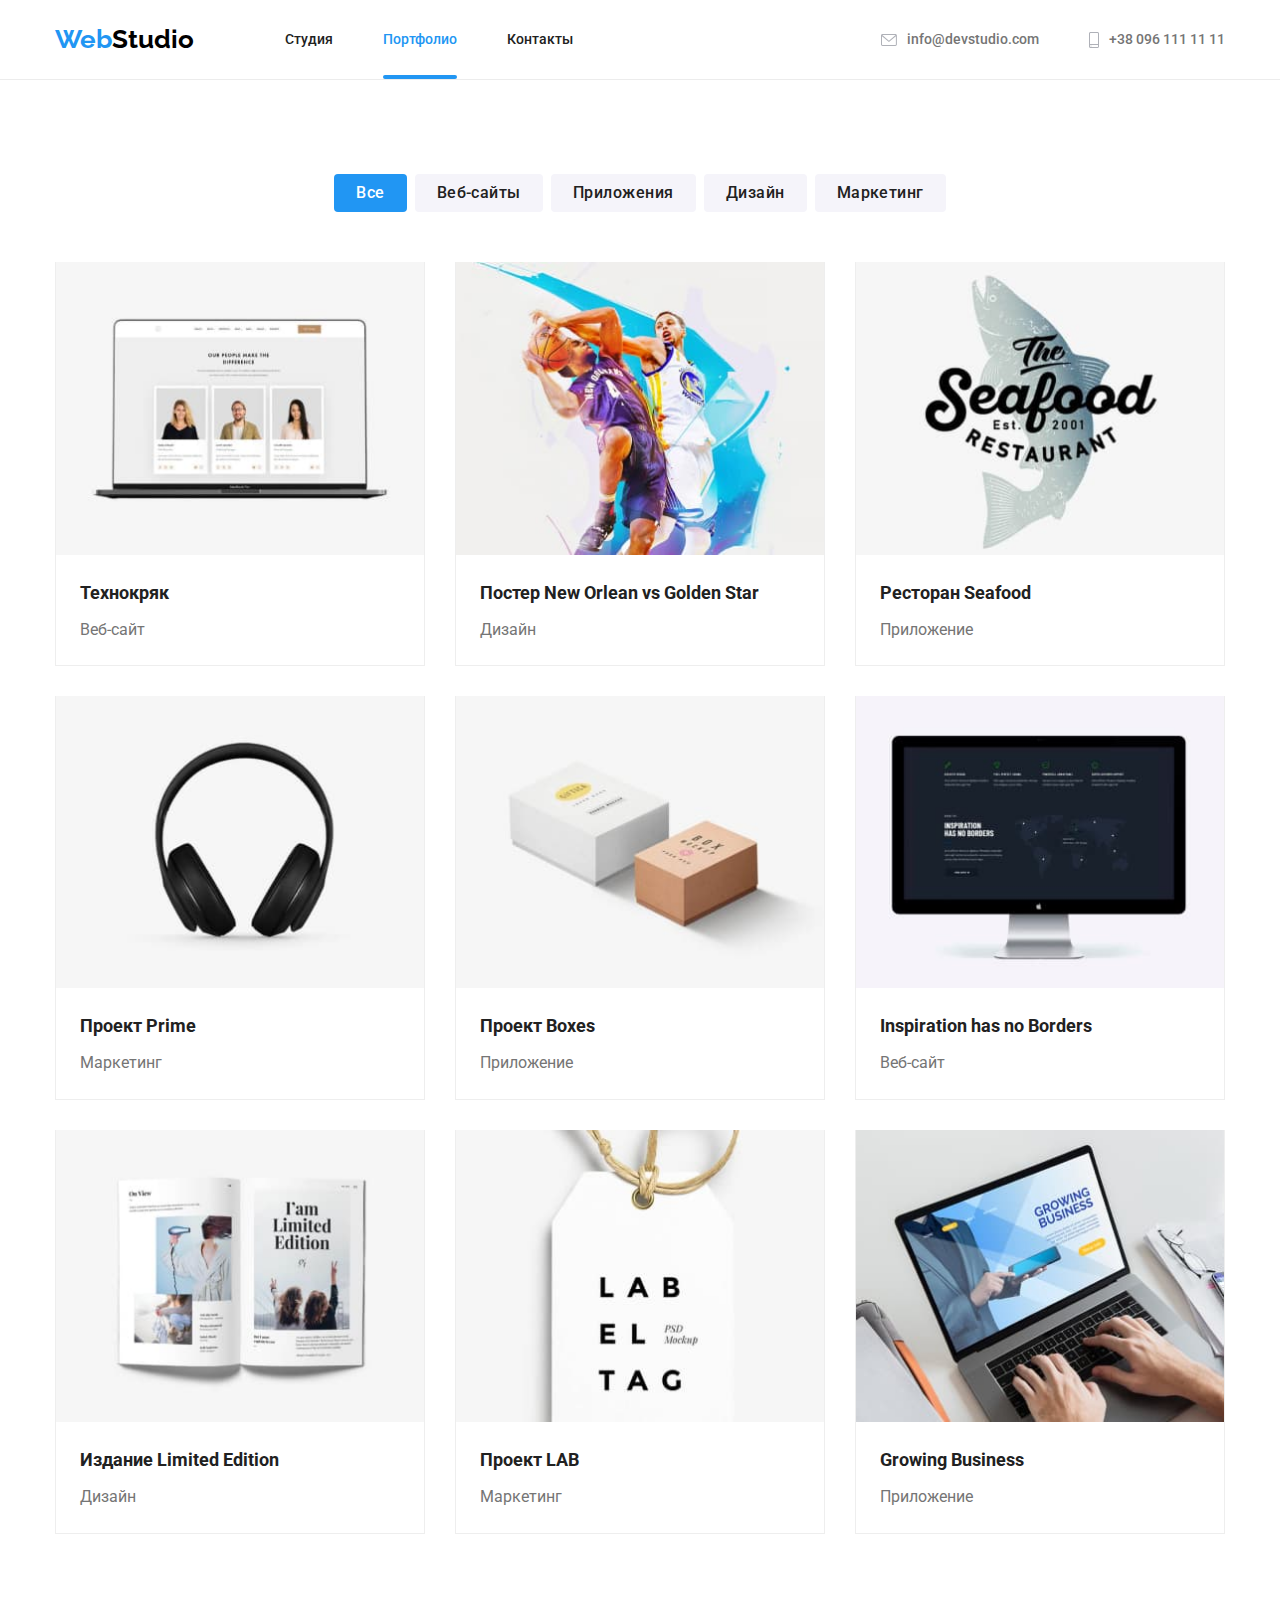
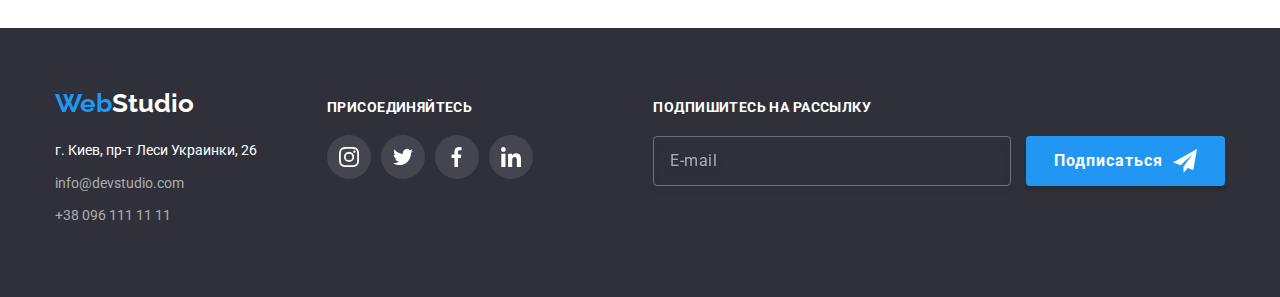
==== portfolio.html @ 3b085f50 "Оптимизирует по BEM логотип компании" ====
<!DOCTYPE html>
<html lang="ru">

<head>
  <meta charset="UTF-8" />
  <meta http-equiv="X-UA-Compatible" content="IE=edge" />
  <meta name="viewport" content="width=device-width, initial-scale=1.0" />
  <title>Портфолио</title>
  <link rel="preconnect" href="https://fonts.googleapis.com" />
  <link rel="preconnect" href="https://fonts.gstatic.com" crossorigin />
  <link href="https://fonts.googleapis.com/css2?family=Raleway:wght@700&family=Roboto:wght@400;500;700;900&display=swap"
    rel="stylesheet" />
  <link rel="stylesheet"
    href="https://cdnjs.cloudflare.com/ajax/libs/modern-normalize/1.1.0/modern-normalize.min.css" />
  <link rel="stylesheet" href="./css/styles.css" />
</head>

<body>
  <!-- * Header section * -->
  <header class="header">
    <div class="container header__container">
      
      <!-- * Site navigation * -->
      <nav class="nav">
        <!-- logo -->
        <div class="logo header__logo">
          <a class="link" href="./index.html"><span class="logo--blue">Web</span>Studio</a>
        </div>
        <!-- UNDONE -->
        <!-- navigation list -->

        <ul class="site-nav list">
          <li class="site-nav-item">
            <a class="header-link link" href="./index.html">Студия</a>
          </li>
          <li class="site-nav-item">
            <a class="header-link link current active-page" href="./portfolio.html">Портфолио</a>
          </li>
          <li class="site-nav-item"><a class="header-link link" href="#">Контакты</a></li>
        </ul>
      </nav>

      <!-- Site contacts -->

      <ul class="header-site-contacts list">
        <li class="site-nav-item">
          <a class="header-contacts-link link" href="mailto:info@devstudio.com">
            <span class="icon"><svg class="contacts-icon" width="16" height="12">
                <use href="./images/symbol-defs.svg#icon-envelope"></use>
              </svg>info@devstudio.com
            </span>
          </a>
        </li>

        <li class="site-nav-item">
          <a class="header-contacts-link link" href="tel:+380961111111">
            <span class="icon"><svg class="contacts-icon" width="10" height="16">
                <use href="./images/symbol-defs.svg#icon-smartphone"></use>
              </svg>+38 096 111 11 11
            </span>
          </a>
        </li>
      </ul>
    </div>
  </header>

  <!-- Main section -->
  <main>
    <section class="section">
      <div class="container">
        <h1 class="visually-hidden">Портфолио</h1>

        <!-- Sort filters section -->
        <ul class="filters-btn list">
          <li class="btn-item">
            <button class="button current" type="button">Все</button>
          </li>

          <li class="btn-item">
            <button class="button" type="button">Веб-сайты</button>
          </li>

          <li class="btn-item">
            <button class="button" type="button">Приложения</button>
          </li>

          <li class="btn-item">
            <button class="button" type="button">Дизайн</button>
          </li>

          <li class="btn-item">
            <button class="button" type="button">Маркетинг</button>
          </li>
        </ul>

        <!-- Portfolio section -->
        <ul class="portfolio list">
          <!-- * 1  *-->
          <li class="portfolio-item">
            <a class="link" href="#">
              <div class="portfolio-img-card">
                <img src="./images/portfolio/portfolio-techno.jpg" alt="Ноутбук с открытым сайтом на экране."
                  width="370" height="294" />
                <div class="portfolio-overlay">
                  <p class="portfolio-overlay-desc">Lorem ipsum dolor sit amet consectetur adipisicing elit.e illo.
                    Quasi, nam minus.
                  </p>
                </div>
              </div>
              <div class="portfolio-text">
                <h2 class="portfolio-title-item">Технокряк</h2>
                <p class="portfolio-section-text">Веб-сайт</p>
              </div>
            </a>
          </li>
          <!-- * 2 *-->
          <li class="portfolio-item">
            <a class="link" href="#">
              <div class="portfolio-img-card">
                <img src="./images/portfolio/portfolio-poster-no-vs-gs.jpg"
                  alt="Ярко стилизованая борьба за мяч двух баскетболистов." width="370" height="294" />
                <div class="portfolio-overlay">
                  <p class="portfolio-overlay-desc">Lorem ipsum dolor sit amet consectetur adipisicing elit.e illo.
                    Quasi, nam minus.
                  </p>
                </div>
              </div>
              <div class="portfolio-text">
                <h2 class="portfolio-title-item">Постер New Orlean vs Golden Star</h2>
                <p class="portfolio-section-text">Дизайн</p>
              </div>
            </a>
          </li>
          <!-- * 3 *-->
          <li class="portfolio-item">
            <a class="link" href="#">
              <div class="portfolio-img-card">
                <img src="./images/portfolio/portfolio-seafood-app.jpg"
                  alt="Логотип с названием и рыбой на заднем фоне." width="370" height="294" />
                <div class="portfolio-overlay">
                  <p class="portfolio-overlay-desc">Lorem ipsum dolor sit amet consectetur adipisicing elit.e illo.
                    Quasi, nam minus.
                  </p>
                </div>
              </div>
              <div class="portfolio-text">
                <h2 class="portfolio-title-item">Ресторан Seafood</h2>
                <p class="portfolio-section-text">Приложение</p>
              </div>
            </a>
          </li>
          <!-- * 4 *-->
          <li class="portfolio-item">
            <a class="link" href="#">
              <div class="portfolio-img-card">
                <img src="./images/portfolio/portfolio-prime.jpg" alt="Полноразмерные наушники." width="370"
                  height="294" />
                <div class="portfolio-overlay">
                  <p class="portfolio-overlay-desc">Lorem ipsum dolor sit amet consectetur adipisicing elit.e illo.
                    Quasi, nam minus.
                  </p>
                </div>
              </div>
              <div class="portfolio-text">
                <h2 class="portfolio-title-item">Проект Prime</h2>
                <p class="portfolio-section-text">Маркетинг</p>
              </div>
            </a>
          </li>
          <!-- * 5 *-->
          <li class="portfolio-item">
            <a class="link" href="#">
              <div class="portfolio-img-card">
                <img src="./images/portfolio/portfolio-boxes-app.jpg" alt="Две коробки с надписями и логотипами на них."
                  width="370" height="294" />
                <div class="portfolio-overlay">
                  <p class="portfolio-overlay-desc">Lorem ipsum dolor sit amet consectetur adipisicing elit.e illo.
                    Quasi, nam minus.
                  </p>
                </div>
              </div>
              <div class="portfolio-text">
                <h2 class="portfolio-title-item">Проект Boxes</h2>
                <p class="portfolio-section-text">Приложение</p>
              </div>
            </a>
          </li>
          <!-- * 6 *-->
          <li class="portfolio-item">
            <a class="link" href="#">
              <div class="portfolio-img-card">
                <img src="./images/portfolio/portfolio-inb-web.jpg" alt="Монитор, на нем открыт сайт." width="370"
                  height="294" />
                <div class="portfolio-overlay">
                  <p class="portfolio-overlay-desc">Lorem ipsum dolor sit amet consectetur adipisicing elit.e illo.
                    Quasi, nam minus.
                  </p>
                </div>
              </div>
              <div class="portfolio-text">
                <h3 class="portfolio-title-item">Inspiration has no Borders</h3>
                <p class="portfolio-section-text">Веб-сайт</p>
              </div>
            </a>
          </li>
          <!-- * 7 *-->
          <li class="portfolio-item">
            <a class="link" href="#">
              <div class="portfolio-img-card">
                <img src="./images/portfolio/portfolio-book-le-dis.jpg" alt="Раскрытая книга с картинками." width="370"
                  height="294" />
                <div class="portfolio-overlay">
                  <p class="portfolio-overlay-desc">Lorem ipsum dolor sit amet consectetur adipisicing elit.e illo.
                    Quasi, nam minus.
                  </p>
                </div>
              </div>
              <div class="portfolio-text">
                <h2 class="portfolio-title-item">Издание Limited Edition</h2>
                <p class="portfolio-section-text">Дизайн</p>
              </div>
            </a>
          </li>
          <!-- * 8 *-->
          <li class="portfolio-item">
            <a class="link" href="#">
              <div class="portfolio-img-card">
                <img src="./images/portfolio/portfolio-lab-prj.jpg" alt="Ярлык с надписью на веревочке." width="370"
                  height="294" />
                <div class="portfolio-overlay">
                  <p class="portfolio-overlay-desc">Lorem ipsum dolor sit amet consectetur adipisicing elit.e illo.
                    Quasi, nam minus.
                  </p>
                </div>
              </div>
              <div class="portfolio-text">
                <h2 class="portfolio-title-item">Проект LAB</h2>
                <p class="portfolio-section-text">Маркетинг</p>
              </div>
            </a>
          </li>
          <!-- * 9 *-->
          <li class="portfolio-item">
            <a class="link" href="#">
              <div class="portfolio-img-card">
                <img src="./images/portfolio/portfolio-gb-app.jpg"
                  alt="Ноутбук за которым работают, на экране запущно приложение." width="370" height="294" />
                <div class="portfolio-overlay">
                  <p class="portfolio-overlay-desc">Lorem ipsum dolor sit amet consectetur adipisicing elit.e illo.
                    Quasi, nam minus.
                  </p>
                </div>
              </div>
              <div class="portfolio-text">
                <h3 class="portfolio-title-item">Growing Business</h3>
                <p class="portfolio-section-text">Приложение</p>
              </div>
            </a>
          </li>
        </ul>
      </div>
    </section>
  </main>

 <!-- * Footer section * -->
 <footer class="footer">
  <div class="container">
    <!-- logo -->
    <div class="footer__container">
      <div>
        <div class="logo footer__logo">
          <a class="link" href="./index.html">
            <span class="logo--blue">Web</span><span class="logo--white">Studio</span></a>
        </div>

          <!-- Address -->
          <address class="footer-site-contacts">
            <ul class="list">
              <li class="site-contacts-item">
                <p class="address">г. Киев, пр-т Леси Украинки, 26</p>
              </li>

              <li class="site-contacts-item">
                <a class="link" href="mailto:info@devstudio.com">info@devstudio.com</a>
              </li>

              <li class="site-contacts-item">
                <a class="link" href="tel:+380961111111">+38 096 111 11 11</a>
              </li>
            </ul>
          </address>
        </div>
        <div class="footer-social">
          <h2 class="footer-social-title">Присоединяйтесь</h2>

          <ul class="footer-social-media list">
            <li class="footer-social-item">
              <a class="footer-icon-link link" href="https://www.instagram.com/" target="_blank"
                rel="noopener noreferrer">
                <svg width="20" height="20">
                  <use href="./images/symbol-defs.svg#icon-instagram"></use>
                </svg>
              </a>
            </li>

            <li class="footer-social-item">
              <a class="footer-icon-link link" href="https://twitter.com/" target="_blank" rel="noopener noreferrer">
                <svg width="20" height="20">
                  <use href="./images/symbol-defs.svg#icon-twitter"></use>
                </svg>
              </a>
            </li>

            <li class="footer-social-item">
              <a class="footer-icon-link link" href="https://www.facebook.com/" target="_blank"
                rel="noopener noreferrer">
                <svg width="20" height="20">
                  <use href="./images/symbol-defs.svg#icon-facebook"></use>
                </svg>
              </a>
            </li>

            <li class="footer-social-item">
              <a class="footer-icon-link link" href="https://www.linkedin.com/" target="_blank"
                rel="noopener noreferrer">
                <svg width="20" height="20">
                  <use href="./images/symbol-defs.svg#icon-linkedin"></use>
                </svg>
              </a>
            </li>
          </ul>
        </div>
        <div class="subscribe">
          <strong class="subscribe-title">Подпишитесь на рассылку</strong>
          <form name="subscribe-form">
            <input class="subscribe-input" type="email" name="email" placeholder="E-mail" required>
            <button class="footer-submit-btn" type="submit">Подписаться
              <svg class="submit-icon" width="24" height="24">
                <use href="/images/icons.svg#icon-send"></use>
              </svg>
            </button>
          </form>
        </div>
      </div>
    </div>
  </footer>
</body>
</html>
---- css/styles.css ----
:root {
  --color-logo: #000000;
  --hero-footer-bcg: #2f303a;
  --main-color: #ffffff;
  --main-txt-color: #757575;
  --brand-accent-color: #2196f3;
  --accent-btn-color: #188ce8;
  --color-nav: #212121;
  --button-static-color: #f5f4fa;
  
  --icon-static-color: #AFB1B8;
  --count-cards: 3;
  --dst-between: 30px;
}

/* *==================================================* */
body {
  font-family: 'Roboto', sans-serif;
  font-size: 14px;
  
  background-color: var(--main-color);
  color: var(--main-txt-color);
  
}

.list {
  list-style: none;
  margin: 0;
  padding: 0;
}

.link {
  text-decoration: none;
  font-family: inherit;
  color: inherit;
}

img {
  display: block;
  max-width: 100%;
  height: auto;
}

h1,
h2,
h3,
p {
  margin-top: 0;
  margin-bottom: 0;
}

.visually-hidden {
  position: absolute;
  width: 1px;
  height: 1px;
  margin: -1px;
  border: 0;
  padding: 0;
  white-space: nowrap;
  clip-path: inset(100%);
  clip: rect(0 0 0 0);
  overflow: hidden;
}

/* *==================================================* */

/* * Containers * */

.container {
  width: 1200px;
  padding-left: 15px;
  padding-right: 15px;
  margin: 0 auto;
}

.section {
  padding-top: 94px;
  padding-bottom: 94px;
  
}

/* ******************* Studio page ******************* */

/* * Header section * */
.header{
  border-bottom: 1px solid #ececec;
}

.header__container {
  display: flex;
}

/* * Site navigation * */

.logo {
  color: var(--color-logo);
  font-family: 'Raleway', sans-serif;
  font-size: 26px;
  font-weight: 700;
  line-height: 1.2;
}
.header__logo {
  margin-right: 91px;
}

.logo--blue {
  color: var(--brand-accent-color);
}

/* * site nav * */
.nav {
  display: flex;
  align-items: center;
}
.site-nav {
  display: flex;
  align-items: center;
}

.site-nav .site-nav-item:not(:last-child) {
  position: relative;
  margin-right: 50px;
}

.active-page::after {
  position: absolute;
  bottom: 0;
  left: 0;
  content: '';
  display: inline-block;
  width: 100%;
  height: 4px;
  border-radius: 2px;
  background-color: var(--brand-accent-color);
}

.contact-icon{
  margin-right: 10px;
  align-items:center;
  justify-content: center;
  fill: #757575;
}
.header-link {
  color: var(--main-txt-color);

  display: block;
  padding-top: 32px;
  padding-bottom: 32px;
}

.site-nav .link {
  color: var(--color-nav);
  fill: var(--main-txt-color);
  font-size: 14px;
  font-weight: 500;
  line-height: 1.1;
  transition: color 250ms cubic-bezier(0.4, 0, 0.2, 1), 
  fill 250ms cubic-bezier(0.4, 0, 0.2, 1); 
  
}

.site-nav .link:hover,
.site-nav .link:focus {
  color: var(--brand-accent-color);
  fill: var(--brand-accent-color);

}

.site-nav .link.current {
  color: var(--brand-accent-color);
}

/* * Site contacts * */

/* *********************************************** */



.icon-link{
  display: flex;
  align-items: center;
  justify-content: center;
  width: 44px;
  height: 44px;

  fill: var(--icon-static-color);
  background-color: #ffffff;
  border-radius: 50%;

  transition: background-color 250ms cubic-bezier(0.4, 0, 0.2, 1),  
  fill 250ms cubic-bezier(0.4, 0, 0.2, 1);
}
.icon-link:hover,
.icon-link:focus{
  background-color: var(--brand-accent-color);
  fill: var(--main-color);
}
/* *********************************************** */

.header-site-contacts {
  display: flex;
  align-items: center;
  margin-left: auto;
}

.site-nav-item {
  display: flex;
  align-items: center;
  justify-content: center;
  font-size: 14px;
  font-weight: 500;
  line-height: 1.1;
  
}

.site-nav-item:not(:last-child) {
  margin-right: 50px;
}
.icon             
{
  display: flex;
  align-items: center;
}
.header-contacts-link{
  color: var(--main-txt-color);
  fill: var(--icon-static-color);
  transition: color 250ms cubic-bezier(0.4, 0, 0.2, 1), 
  fill 250ms cubic-bezier(0.4, 0, 0.2, 1);
}

.header-contacts-link:hover,
.header-contacts-link:focus {
  color: var(--brand-accent-color);
  fill: var(--brand-accent-color);
}

.contacts-icon{
  margin-right: 10px;
}

.header-site-contacts .link:hover,
.header-site-contacts .link:focus {
  color: var(--brand-accent-color);
}

/* *=================================================* */

/* * Main section * */
.hero {
  text-align: center;
  padding-top: 200px;
  padding-bottom: 200px;

  background-color: var(--hero-footer-bcg);
}

.hero-title {
  margin-bottom: 30px;

  color: var(--main-color);
  font-size: 44px;
  font-weight: 900;
  line-height: 1.4;
  text-transform: uppercase;
}

/* * Hero button * */
.hero-button {
  color: var(--main-color);
  font-family: inherit;
  font-size: 16px;
  font-weight: 700;
  line-height: 1.88;
  letter-spacing: 0.06em;

  padding: 10px 32px;

  border: none;
  background-color: var(--brand-accent-color);
  box-shadow: 0px 4px 4px rgba(0, 0, 0, 0.15);
  border-radius: 4px;

  transition: color 250ms cubic-bezier(0.4, 0, 0.2, 1), 
  background-color 250ms cubic-bezier(0.4, 0, 0.2, 1), 
  box-shadow 2500ms cubic-bezier(0.4, 0, 0.2, 1);
}

.hero-button:hover,
.hero-button:focus {
  cursor: pointer;

  background-color: var(--accent-btn-color);
}

.overlay{
  height: 600px;
  max-width: 1600px;
  margin-left: auto;
  margin-right: auto;
  background-image: linear-gradient( 
    to right, 
    rgba(47, 48, 58, 0.4), 
    rgba(47, 48, 58, 0.4)),
    url(../images/studio/hero.jpg);
  background-repeat: no-repeat;
  background-size: cover;
  background-position: center;
 
}

/* * Модальное окно * */
.backdrop {
  position: fixed;
  top: 0;
  left: 0;
  width: 100vw;
  height: 100vh;

  background-color: rgba(0, 0, 0, 0.2); 

  transition: opacity 250ms cubic-bezier(0.4, 0, 0.2, 1),
  visibility 250ms cubic-bezier(0.4, 0, 0.2, 1);
}

.modal {
  position: absolute;
  top: 50%;
  left: 50%;
  transform: translate(-50%, -50%);
  
  width: 528px;
  height: 581px;

  background-color: var(--main-color);
  box-shadow: 0px 1px 3px rgba(0, 0, 0, 0.12), 0px 1px 1px rgba(0, 0, 0, 0.14), 0px 2px 1px rgba(0, 0, 0, 0.2);
  border-radius: 4px;
  
}

.modal-close-btn {       
  position: absolute;
  top: 0;
  right: 0;

  display: flex;
  align-items: center;
  justify-content: center;
  width: 30px;
  height: 30px;
  margin-top: 8px;
  margin-right: 8px;
  padding: 0;

  border-radius: 50%;
  border: 1px solid rgba(0, 0, 0, 0.1);
  background-color: var(--main-color);   
  
  fill:#000000;
  
}

.modal-close-btn:hover,
.modal-close-btn:focus {
  fill:var(--brand-accent-color);
  cursor: pointer;
 
}

.backdrop.is-hidden {
  opacity: 0;
  visibility: hidden;
  pointer-events: none;    
}

.modal-close-icon {   
  transition: fill 250ms cubic-bezier(0.4, 0, 0.2, 1);
}

.modal-close-btn:hover .modal-close-icon{
  fill: var(--brand-accent-color);
}

.form-title{
  font-weight: 700;
  font-size: 20px;
  line-height: 23px;
  text-align: center;
  letter-spacing: 0.03em;
  color: var(--color-nav);

  margin-bottom: 12px;
}

.form-container{
  padding: 40px;
  margin-left: auto;
  margin-right: auto;
}
.form-checkbox-contract {
  color: var(--brand-accent-color);   
}
.modal-submit-btn{
  
  text-align: center; 
  width: 200px;
  padding: 10px 55px;


  font-weight: 700;
  font-size: 16px;
  line-height: 1.88;
  letter-spacing: 0.06em;
  color: var(--main-color);

  border: none;
  background-color: var(--brand-accent-color);
  box-shadow: 0px 4px 4px rgba(0, 0, 0, 0.15);
  border-radius: 4px;
}



.modal-submit-btn:hover,
.modal-submit-btn:focus{
  background-color: var(--accent-btn-color);
}
.modal-input{
  text-align: center;
}
.modal-input-pos{
  position: relative;
}

.modal-form-label {
  display: flex;
  flex-direction: column;
  margin-bottom: 10px;
}

.modal-form-label:not(:last-child) {        
  margin-bottom: 20px;
}

.list-pos{
  margin-bottom: 20px;
}
.modal-form-input {
  padding-top: 12px;
  padding-right: 12px;
  padding-bottom: 12px;
  padding-left: 42px;
  width: 448px;
  height: 40px;

  font-size: 16px;
  line-height: 1.25;
  letter-spacing: 0.03em;    
  background-color: transparent;
  outline: transparent;

  border: 1px solid rgba(33, 33, 33, 0.2);
  border-radius: 4px;

  transition: border-color 250ms cubic-bezier(0.4, 0, 0.2, 1);
}

.modal-form-label:hover .modal-form-input,
.modal-form-label:focus .modal-form-input,
.modal-form-label:hover .modal-form-icon,
.modal-form-label:focus .modal-form-icon {
    fill: var(--brand-accent-color);
    border-color: var(--brand-accent-color);
}

.modal-form-icon {
  position: absolute;
  top: 0;
  left: 0;

  transform: translateY(calc(58px / 2));
  margin-left: 12px;

  transition: fill 250ms cubic-bezier(0.4, 0, 0.2, 1);
}

.modal-label-name{
  margin-bottom: 4px;

  font-size: 12px;
  line-height: 1.17;    
  letter-spacing: 0.01em;

  color: var(--main-txt-color);
}
.form-comment {
  padding-right: 16px;
  padding-left: 16px;
  height: 120px;
  resize: none;
}
.form-comment::placeholder {
  font-size: 12px;
  line-height: 14px;
  letter-spacing: 0.01em;

  color: rgba(117, 117, 117, 0.5);
}

.form-checkbox-input:not(:checked) + .form-checkbox-icon.empty {
  opacity: 1;
}

.form-checkbox-input:checked ~ .form-checkbox-icon.agree {
  opacity: 1;
}
.form-checkbox-icon {
  display: inline-flex;
  align-items: center;
  justify-content: center;     
  margin-left: calc(54px - 41px);   
}

.form-checkbox-icon.empty {    
  position: absolute;  
  left: 0; 

  opacity: 0;

  transition: opacity 250ms cubic-bezier(0.4, 0, 0.2, 1);
}

.form-checkbox-icon.agree {
  position: absolute;  
  left: 0; 

  opacity: 0;
  fill: var(--main-color);
  background-color: var(--brand-accent-color);
  border-radius: 2px;       
  
  transition: opacity 250ms cubic-bezier(0.4, 0, 0.2, 1);
}

.form-checkbox-agreement {
  margin-left: calc(7px + 13px);
  font-size: 14px;
  line-height: 1.71;        
  letter-spacing: 0.03em;    
  color: var(--main-txt-color);
}

.modal-checkbox{
    display: flex;
    align-items: center;
    justify-content: center;
    margin-bottom: 30px;
}
/* *==================================================* */

/* * What are we doing section * */

/* * Section list * */

.section-truncation {
  padding-bottom: 0;
}
.section-list {
  display: flex;
}

.section-list-item::before{
  display: flex;
  content: "";
  align-items: center;
  justify-content: center;
  margin-bottom: 30px;
  background: #F5F4FA;
  border-radius: 4px;
 
}

.section-list > .section-list-item:not(:last-child) {
  margin-right: 30px;
}
.fetchers-icons{
  display: flex;
  justify-content: center;
  align-items: center;
  width: 270px;
  height: 120px;
  background: #F5F4FA;
  border-radius: 4px;
  margin-bottom: 30px;
}
/* =============================================== */

.section-title-item {
  text-align: left;
  margin-bottom: 10px;

  color: var(--color-nav);
  font-size: 14px;
  font-weight: 700;
  line-height: 1.1;
  text-transform: uppercase;
}

.studio-section-text {
  text-align: left;
  width: 270px;

  font-size: 14px;
  line-height: 1.7;
}

.section-title {
  margin-bottom: 50px;
  text-align: center;

  color: var(--color-nav);
  font-size: 36px;
  font-weight: 700;
  line-height: 1.2;
}
.section-txt-position {
  display: flex;
  width: 370px;
  height: 70px;
  justify-content: center;
  align-items: center;
  position:absolute;
  bottom: 0;
  
  color: #FFFFFF;
  font-weight: 700;
  font-size: 14px;
  line-height: 16px;
  letter-spacing: 0.03em;
  text-transform: uppercase;
  
  background: rgba(47, 48, 58, 0.8);
}
.position-txt{
  position:relative;
}


/* * Section images * */

.section-img {
  display: flex;
  justify-content: space-between;
}
/* *==================================================* */

/* *Our team section* */
.team {
  background-color: var(--button-static-color);
}

.team-list {
  display: flex;
  justify-content: space-between;
  text-align: center;
}

.team-card {
  background-color: var(--main-color);
  box-shadow: 
  0px 1px 3px rgba(0, 0, 0, 0.12), 
  0px 1px 1px rgba(0, 0, 0, 0.14),
  0px 2px 1px rgba(0, 0, 0, 0.2);
  border-radius: 0px 0px 4px 4px;
}

.team-title-item {
  margin-bottom: 10px;

  color: var(--color-nav);
  font-weight: 500;
  font-size: 16px;
  line-height: 1.2;
}

.team-text {
  margin-bottom: 16px;
  
  font-size: 16px;
  line-height: 1.2;
}
.social-media{
  display: flex;
  justify-content: center;
}

.social-media-item:not(:last-child){
  margin-right: 10px;
}
/* *==================================================* */

.card-content {
  padding-top: 30px;
  padding-bottom: 30px;
}

.logo-brand{
  display: flex;
  justify-content: center;
}

.logo-brand-item:not(:last-child){
  margin-right: 30px;
}

.logo-brand-link{
  display: flex;
  width: 170px;
  height: 92px;
  align-items: center;
  justify-content: center;

  fill:var(--icon-static-color);
  border: 1px solid var(--icon-static-color);
  border-radius: 4px;

  transition: fill 250ms cubic-bezier(0.4, 0, 0.2, 1), 
  border-color 250ms cubic-bezier(0.4, 0, 0.2, 1);
}

.logo-brand-link:hover,
.logo-brand-link:focus{
  fill:var(--brand-accent-color);
  border-color:var(--brand-accent-color);
  
}

/* *==================================================* */

/* *Footer section* */
.footer {
  background-color: var(--hero-footer-bcg);
  padding-top: 60px;
  padding-bottom: 60px;
}

/* * logo * */
.footer__logo {
  margin-bottom: 20px;
}

.logo--white {
  color: var(--main-color);
}

/* * Address  * */

.footer-site-contacts .link {
  color: rgba(255, 255, 255, 0.6);
  font-style: normal;
  font-size: 14px;
  line-height: 1.7;
}
.site-contacts-item {
  margin-bottom: 9px;
}
.address {
  color: var(--main-color);
  font-style: normal;
  font-size: 14px;
  line-height: 1.7;
}

.footer-social{
  margin-left: 70px;
}

.subscribe{
    margin-left: auto;
}

.subscribe-title {
  display: block;
  margin-bottom: 20px;    
  
  font-weight: 700;
  font-size: 14px;
  line-height: 1.14;
  letter-spacing: 0.03em;
  text-transform: uppercase;
  color:var(--main-color);
}

.footer-social-title,
.footer-subscribe-title{
  
  color: var(--main-color);
  font-weight: 700;
  font-size: 14px;
  line-height: 16px;
  letter-spacing: 0.03em;
  text-transform: uppercase;

  margin-bottom: 20px;
}

.footer__container{
  display: flex;
  align-items: baseline;
}

.footer-social-media{
  display: flex;
  
}
.footer-social-item:not(:last-child){
  margin-right: 10px;
}
.footer-icon-link{
  display: flex;
  align-items: center;
  justify-content: center;
  width: 44px;
  height: 44px;
  

  fill: var(--main-color);
  background-color:  rgba(255, 255, 255, 0.1);
  border-radius: 50%;

  transition: background-color 250ms cubic-bezier(0.4, 0, 0.2, 1);
}

.footer-icon-link:hover,
.footer-icon-link:focus{
  background-color: var(--brand-accent-color);
}



.subscribe-input{
  width: 358px;
  height: 50px;
  margin-right: 12px;
  padding: 15px 16px;
  /* flex-grow: 2; */
  background-color: transparent;
  outline: transparent;
  border: 1px solid rgba(255, 255, 255, 0.3);
  filter: drop-shadow(0px 4px 4px rgba(0, 0, 0, 0.15));
  border-radius: 4px;
  transition: color 250ms cubic-bezier(0.4, 0, 0.2, 1), border-color 250ms cubic-bezier(0.4, 0, 0.2, 1);
}

.subscribe-input::placeholder {  
  font-size: 16px;
  line-height: 1.25;   
  letter-spacing: 0.03em;
  color: rgba(255, 255, 255, 0.6);
}

.subscribe-input:hover,
.subscribe-input:focus {    
    color: var(--main-color);
    border-color: var(--brand-accent-color);
}
.submit-icon{
  
  margin-left: 10px;
}

.footer-submit-btn{
  display: inline-flex;
  align-items: center;
  max-width: 200px;
  max-height: 50px;
  padding: 10px 28px;

  font-weight: 700;
  font-size: 16px;
  line-height: 1.88;
  letter-spacing: 0.06em;
  color: var(--main-color);

  border: none;
  background-color: var(--brand-accent-color);
  box-shadow: 0px 4px 4px rgba(0, 0, 0, 0.15);
  border-radius: 4px;
  fill: #FFFFFF;
}

.footer-submit-btn:hover,
.footer-submit-btn:focus{
  background-color: var(--accent-btn-color);
}

/* *==================================================* */

/* ************** Portfolio page ************** */

/* * Sort filters section * */

/* *Button* */

.filters-btn {
  display: flex;
  justify-content: center;
  margin-bottom: 50px;
}

.btn-item:not(:last-child) {
  margin-right: 8px;
}

.button {
  border: none;
  color: var(--color-nav);
  font-family: inherit;
  font-weight: 500;
  font-size: 16px;
  line-height: 1.62;
  letter-spacing: 0.03em;

  background-color: var(--button-static-color);
  border-radius: 4px;
  padding: 6px 22px;
  text-align: center;

  transition: color 250ms cubic-bezier(0.4, 0, 0.2, 1),  
  background-color 250ms cubic-bezier(0.4, 0, 0.2, 1), box-shadow 250ms cubic-bezier(0.4, 0, 0.2, 1);

}

.button.current {
  
  background: var(--brand-accent-color);
  color: var(--main-color);
}


.button:hover,
.button:focus {
  cursor: pointer;
  border: none;
  color: var(--main-color);

  background-color: var(--brand-accent-color);
  box-shadow: 0px 3px 1px rgba(0, 0, 0, 0.1), 0px 1px 2px rgba(0, 0, 0, 0.08),
    0px 2px 2px rgba(0, 0, 0, 0.12);
  border-radius: 4px;
}

/* *Portfolio section* */
.portfolio {
  display: flex;
  flex-wrap: wrap;

  margin-left: -30px;
  margin-top: -30px;
}

.portfolio .portfolio-item:hover .portfolio-overlay {
  transform: translateY(0);
}
.portfolio .portfolio-item {    
  transition: box-shadow 250ms cubic-bezier(0.4, 0, 0.2, 1);
}
.portfolio .table-item:focus,
.portfolio .table-item:hover {    
    box-shadow: 0px 1px 1px rgba(0, 0, 0, 0.12), 0px 4px 4px rgba(0, 0, 0, 0.06), 1px 4px 6px rgba(0, 0, 0, 0.16);
}

.portfolio > .portfolio-item {
  flex-basis: calc(100% / 3 - 30px);
  margin-left: 30px;
  margin-top: 30px;

  text-align: left;
  background: var(--main-color);
  border-left: 1px solid #eeeeee;
  border-right: 1px solid #eeeeee;
  border-bottom: 1px solid #eeeeee;

}

.portfolio-title-item {
  color: var(--color-nav);
  font-weight: 700;
  font-size: 18px;
  line-height: 2;
}

.portfolio-section-text {
  color: var(--main-txt-color);
  font-size: 16px;
  line-height: 1.9;
}

.portfolio-text {
  padding: 20px 24px;
}

.portfolio-title-item {
  margin-bottom: 4px;
  

}

.portfolio-item:hover,
.portfolio-item:focus{
  background: var(--main-color);
  border: 1px solid var(--main-color);
  box-shadow: 0px 1px 1px 
  rgba(0, 0, 0, 0.12), 0px 4px 4px 
  rgba(0, 0, 0, 0.06), 1px 4px 6px 
  rgba(0, 0, 0, 0.16);

}

.portfolio-overlay {
  position: absolute;
  top: 0;
  left: 0;
  transform: translateY(100%);
  display: flex;
  height: 294px;
  align-items: center;
  padding-top: 63px;
  padding-right: 24px;
  padding-bottom: 63px;
  padding-left: 24px;

  transition: transform 250ms cubic-bezier(0.4, 0, 0.2, 1);

  background-color: rgba(33, 150, 243, 0.9);
}

.portfolio-overlay-desc {
  font-weight: 400;
  font-size: 18px;
  line-height: 1.56;
  letter-spacing: 0.03em;

  color: var(--main-color);
}
.portfolio-img-card {
  position: relative;
  overflow: hidden;
}

/* ********************************************************************************** */
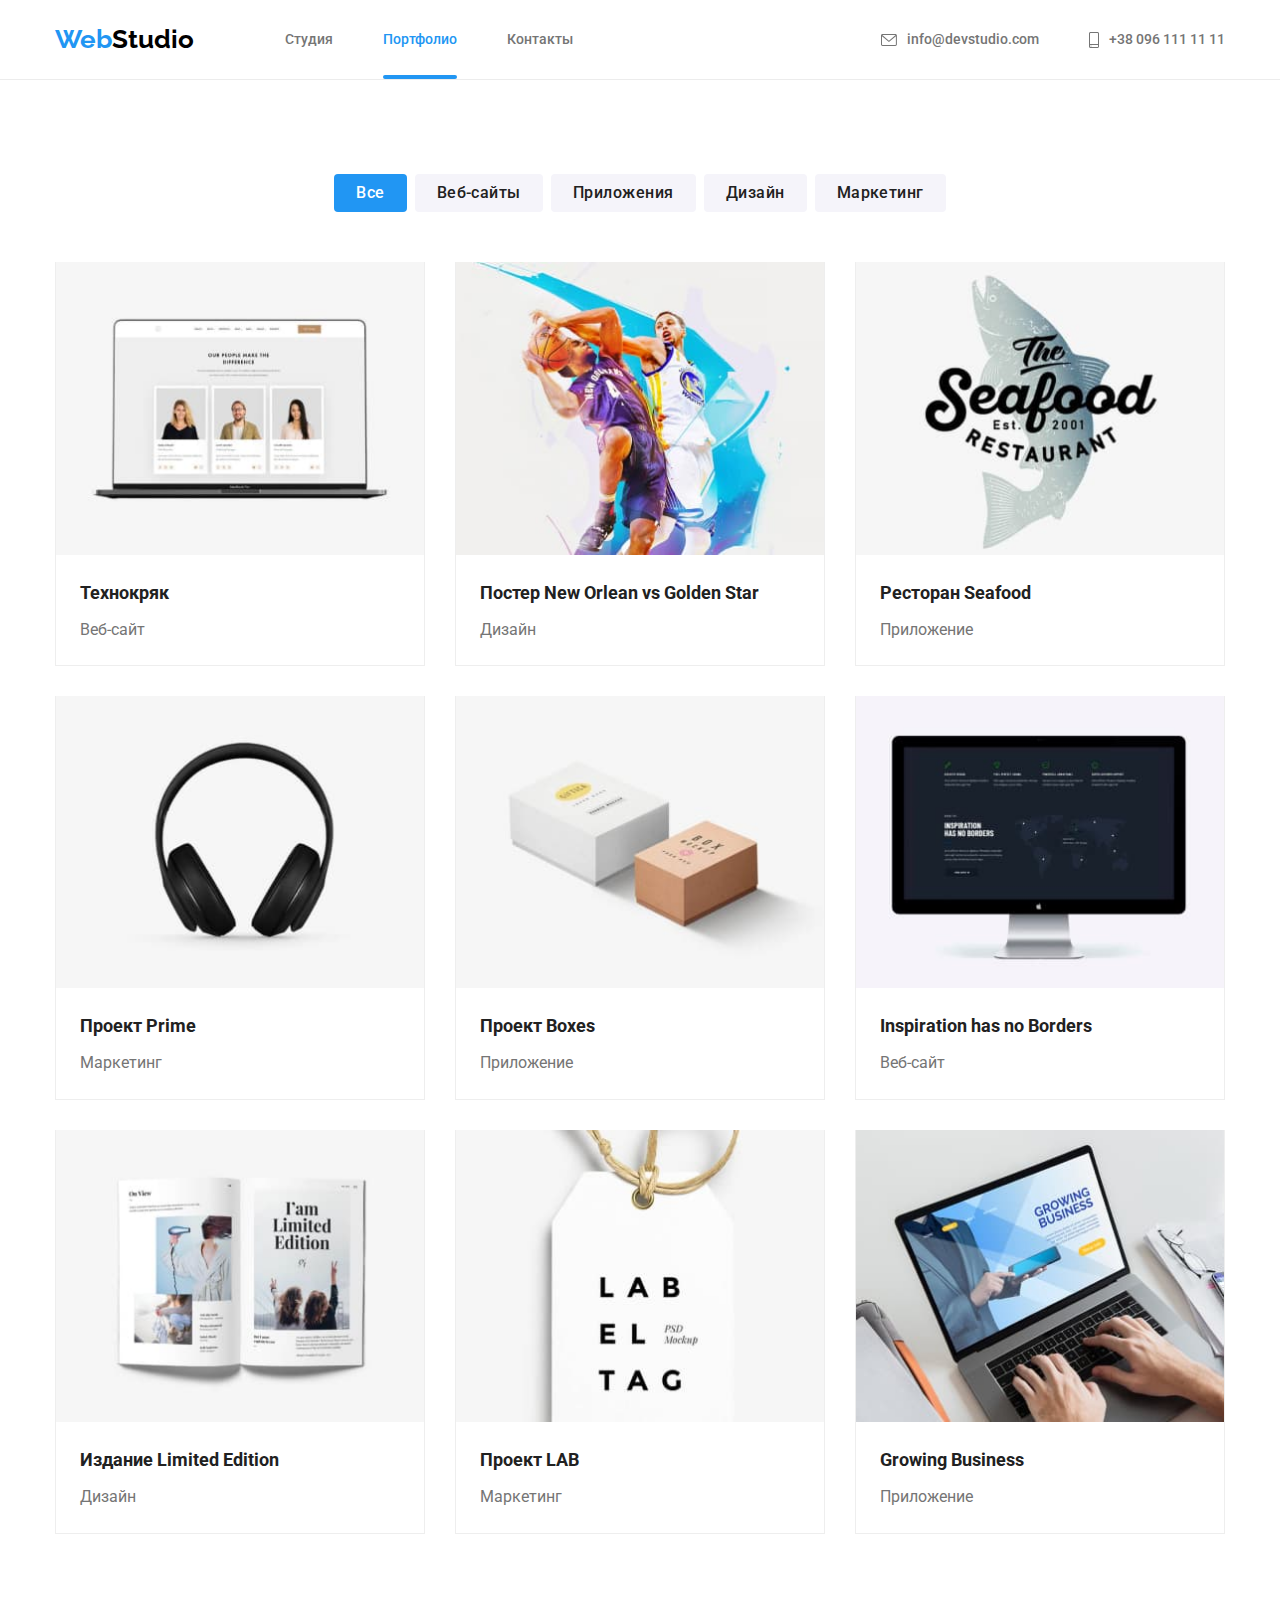
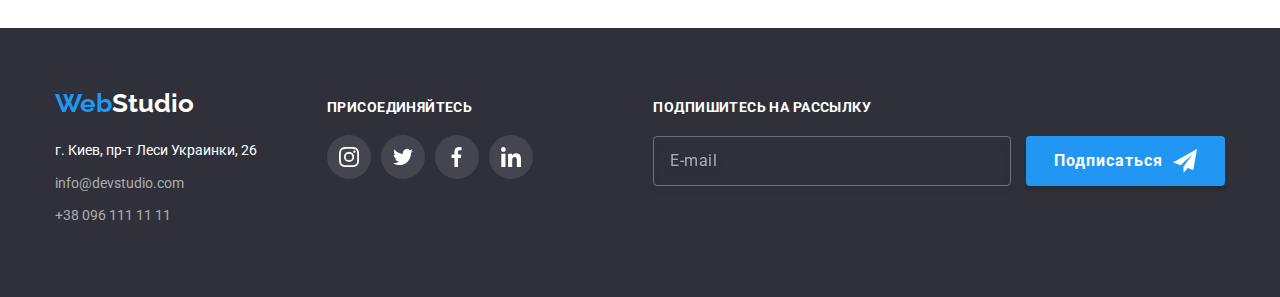
==== commit 79397a6a: "BEM завершен header" ====
--- a/portfolio.html
+++ b/portfolio.html
@@ -1,348 +1,418 @@
 <!DOCTYPE html>
 <html lang="ru">
-
-<head>
-  <meta charset="UTF-8" />
-  <meta http-equiv="X-UA-Compatible" content="IE=edge" />
-  <meta name="viewport" content="width=device-width, initial-scale=1.0" />
-  <title>Портфолио</title>
-  <link rel="preconnect" href="https://fonts.googleapis.com" />
-  <link rel="preconnect" href="https://fonts.gstatic.com" crossorigin />
-  <link href="https://fonts.googleapis.com/css2?family=Raleway:wght@700&family=Roboto:wght@400;500;700;900&display=swap"
-    rel="stylesheet" />
-  <link rel="stylesheet"
-    href="https://cdnjs.cloudflare.com/ajax/libs/modern-normalize/1.1.0/modern-normalize.min.css" />
-  <link rel="stylesheet" href="./css/styles.css" />
-</head>
-
-<body>
-  <!-- * Header section * -->
-  <header class="header">
-    <div class="container header__container">
-      
-      <!-- * Site navigation * -->
-      <nav class="nav">
-        <!-- logo -->
-        <div class="logo header__logo">
-          <a class="link" href="./index.html"><span class="logo--blue">Web</span>Studio</a>
-        </div>
-        <!-- UNDONE -->
-        <!-- navigation list -->
-
-        <ul class="site-nav list">
-          <li class="site-nav-item">
-            <a class="header-link link" href="./index.html">Студия</a>
-          </li>
-          <li class="site-nav-item">
-            <a class="header-link link current active-page" href="./portfolio.html">Портфолио</a>
-          </li>
-          <li class="site-nav-item"><a class="header-link link" href="#">Контакты</a></li>
-        </ul>
-      </nav>
-
-      <!-- Site contacts -->
-
-      <ul class="header-site-contacts list">
-        <li class="site-nav-item">
-          <a class="header-contacts-link link" href="mailto:info@devstudio.com">
-            <span class="icon"><svg class="contacts-icon" width="16" height="12">
-                <use href="./images/symbol-defs.svg#icon-envelope"></use>
-              </svg>info@devstudio.com
-            </span>
-          </a>
-        </li>
-
-        <li class="site-nav-item">
-          <a class="header-contacts-link link" href="tel:+380961111111">
-            <span class="icon"><svg class="contacts-icon" width="10" height="16">
-                <use href="./images/symbol-defs.svg#icon-smartphone"></use>
-              </svg>+38 096 111 11 11
-            </span>
-          </a>
-        </li>
-      </ul>
-    </div>
-  </header>
-
-  <!-- Main section -->
-  <main>
-    <section class="section">
-      <div class="container">
-        <h1 class="visually-hidden">Портфолио</h1>
-
-        <!-- Sort filters section -->
-        <ul class="filters-btn list">
-          <li class="btn-item">
-            <button class="button current" type="button">Все</button>
-          </li>
-
-          <li class="btn-item">
-            <button class="button" type="button">Веб-сайты</button>
-          </li>
-
-          <li class="btn-item">
-            <button class="button" type="button">Приложения</button>
-          </li>
-
-          <li class="btn-item">
-            <button class="button" type="button">Дизайн</button>
-          </li>
-
-          <li class="btn-item">
-            <button class="button" type="button">Маркетинг</button>
-          </li>
-        </ul>
-
-        <!-- Portfolio section -->
-        <ul class="portfolio list">
-          <!-- * 1  *-->
-          <li class="portfolio-item">
-            <a class="link" href="#">
-              <div class="portfolio-img-card">
-                <img src="./images/portfolio/portfolio-techno.jpg" alt="Ноутбук с открытым сайтом на экране."
-                  width="370" height="294" />
-                <div class="portfolio-overlay">
-                  <p class="portfolio-overlay-desc">Lorem ipsum dolor sit amet consectetur adipisicing elit.e illo.
-                    Quasi, nam minus.
-                  </p>
-                </div>
-              </div>
-              <div class="portfolio-text">
-                <h2 class="portfolio-title-item">Технокряк</h2>
-                <p class="portfolio-section-text">Веб-сайт</p>
-              </div>
+  <head>
+    <meta charset="UTF-8" />
+    <meta http-equiv="X-UA-Compatible" content="IE=edge" />
+    <meta name="viewport" content="width=device-width, initial-scale=1.0" />
+    <title>Портфолио</title>
+    <link rel="preconnect" href="https://fonts.googleapis.com" />
+    <link rel="preconnect" href="https://fonts.gstatic.com" crossorigin />
+    <link
+      href="https://fonts.googleapis.com/css2?family=Raleway:wght@700&family=Roboto:wght@400;500;700;900&display=swap"
+      rel="stylesheet"
+    />
+    <link
+      rel="stylesheet"
+      href="https://cdnjs.cloudflare.com/ajax/libs/modern-normalize/1.1.0/modern-normalize.min.css"
+    />
+    <link rel="stylesheet" href="./css/styles.css" />
+  </head>
+
+  <body>
+    <!-- * Header section * -->
+    <header class="header">
+      <div class="container header__container">
+
+        <!-- * Site navigation * -->
+        <nav class="nav">
+          
+          <!--  logo  -->
+          <div class="logo header__logo">
+            <a class="link" href="./index.html"><span class="logo--blue">Web</span>Studio</a>
+          </div>
+          
+          <!-- navigation list -->
+          <ul class="nav__list list">
+            <li class="nav__item">
+              <a class="nav__link header__link link" href="./index.html">Студия</a>
+            </li>
+            <li class="nav__item">
+              <a class="nav__link nav__link--current active-page header__link link" href="./portfolio.html">Портфолио</a>
+            </li>
+            <li class="nav__item"><a class="nav__link header__link link" href="#">Контакты</a></li>
+          </ul>
+        </nav>
+
+        <!-- contacts -->
+        <ul class="nav__list header__nav list">
+          <li class="nav__item">
+            <a class="nav__link link" href="mailto:info@devstudio.com">
+              <span class="icon">
+                <svg class="nav__icon" width="16" height="12">
+                  <use href="./images/symbol-defs.svg#icon-envelope"></use></svg>info@devstudio.com</span>
             </a>
           </li>
-          <!-- * 2 *-->
-          <li class="portfolio-item">
-            <a class="link" href="#">
-              <div class="portfolio-img-card">
-                <img src="./images/portfolio/portfolio-poster-no-vs-gs.jpg"
-                  alt="Ярко стилизованая борьба за мяч двух баскетболистов." width="370" height="294" />
-                <div class="portfolio-overlay">
-                  <p class="portfolio-overlay-desc">Lorem ipsum dolor sit amet consectetur adipisicing elit.e illo.
-                    Quasi, nam minus.
-                  </p>
-                </div>
-              </div>
-              <div class="portfolio-text">
-                <h2 class="portfolio-title-item">Постер New Orlean vs Golden Star</h2>
-                <p class="portfolio-section-text">Дизайн</p>
-              </div>
-            </a>
-          </li>
-          <!-- * 3 *-->
-          <li class="portfolio-item">
-            <a class="link" href="#">
-              <div class="portfolio-img-card">
-                <img src="./images/portfolio/portfolio-seafood-app.jpg"
-                  alt="Логотип с названием и рыбой на заднем фоне." width="370" height="294" />
-                <div class="portfolio-overlay">
-                  <p class="portfolio-overlay-desc">Lorem ipsum dolor sit amet consectetur adipisicing elit.e illo.
-                    Quasi, nam minus.
-                  </p>
-                </div>
-              </div>
-              <div class="portfolio-text">
-                <h2 class="portfolio-title-item">Ресторан Seafood</h2>
-                <p class="portfolio-section-text">Приложение</p>
-              </div>
-            </a>
-          </li>
-          <!-- * 4 *-->
-          <li class="portfolio-item">
-            <a class="link" href="#">
-              <div class="portfolio-img-card">
-                <img src="./images/portfolio/portfolio-prime.jpg" alt="Полноразмерные наушники." width="370"
-                  height="294" />
-                <div class="portfolio-overlay">
-                  <p class="portfolio-overlay-desc">Lorem ipsum dolor sit amet consectetur adipisicing elit.e illo.
-                    Quasi, nam minus.
-                  </p>
-                </div>
-              </div>
-              <div class="portfolio-text">
-                <h2 class="portfolio-title-item">Проект Prime</h2>
-                <p class="portfolio-section-text">Маркетинг</p>
-              </div>
-            </a>
-          </li>
-          <!-- * 5 *-->
-          <li class="portfolio-item">
-            <a class="link" href="#">
-              <div class="portfolio-img-card">
-                <img src="./images/portfolio/portfolio-boxes-app.jpg" alt="Две коробки с надписями и логотипами на них."
-                  width="370" height="294" />
-                <div class="portfolio-overlay">
-                  <p class="portfolio-overlay-desc">Lorem ipsum dolor sit amet consectetur adipisicing elit.e illo.
-                    Quasi, nam minus.
-                  </p>
-                </div>
-              </div>
-              <div class="portfolio-text">
-                <h2 class="portfolio-title-item">Проект Boxes</h2>
-                <p class="portfolio-section-text">Приложение</p>
-              </div>
-            </a>
-          </li>
-          <!-- * 6 *-->
-          <li class="portfolio-item">
-            <a class="link" href="#">
-              <div class="portfolio-img-card">
-                <img src="./images/portfolio/portfolio-inb-web.jpg" alt="Монитор, на нем открыт сайт." width="370"
-                  height="294" />
-                <div class="portfolio-overlay">
-                  <p class="portfolio-overlay-desc">Lorem ipsum dolor sit amet consectetur adipisicing elit.e illo.
-                    Quasi, nam minus.
-                  </p>
-                </div>
-              </div>
-              <div class="portfolio-text">
-                <h3 class="portfolio-title-item">Inspiration has no Borders</h3>
-                <p class="portfolio-section-text">Веб-сайт</p>
-              </div>
-            </a>
-          </li>
-          <!-- * 7 *-->
-          <li class="portfolio-item">
-            <a class="link" href="#">
-              <div class="portfolio-img-card">
-                <img src="./images/portfolio/portfolio-book-le-dis.jpg" alt="Раскрытая книга с картинками." width="370"
-                  height="294" />
-                <div class="portfolio-overlay">
-                  <p class="portfolio-overlay-desc">Lorem ipsum dolor sit amet consectetur adipisicing elit.e illo.
-                    Quasi, nam minus.
-                  </p>
-                </div>
-              </div>
-              <div class="portfolio-text">
-                <h2 class="portfolio-title-item">Издание Limited Edition</h2>
-                <p class="portfolio-section-text">Дизайн</p>
-              </div>
-            </a>
-          </li>
-          <!-- * 8 *-->
-          <li class="portfolio-item">
-            <a class="link" href="#">
-              <div class="portfolio-img-card">
-                <img src="./images/portfolio/portfolio-lab-prj.jpg" alt="Ярлык с надписью на веревочке." width="370"
-                  height="294" />
-                <div class="portfolio-overlay">
-                  <p class="portfolio-overlay-desc">Lorem ipsum dolor sit amet consectetur adipisicing elit.e illo.
-                    Quasi, nam minus.
-                  </p>
-                </div>
-              </div>
-              <div class="portfolio-text">
-                <h2 class="portfolio-title-item">Проект LAB</h2>
-                <p class="portfolio-section-text">Маркетинг</p>
-              </div>
-            </a>
-          </li>
-          <!-- * 9 *-->
-          <li class="portfolio-item">
-            <a class="link" href="#">
-              <div class="portfolio-img-card">
-                <img src="./images/portfolio/portfolio-gb-app.jpg"
-                  alt="Ноутбук за которым работают, на экране запущно приложение." width="370" height="294" />
-                <div class="portfolio-overlay">
-                  <p class="portfolio-overlay-desc">Lorem ipsum dolor sit amet consectetur adipisicing elit.e illo.
-                    Quasi, nam minus.
-                  </p>
-                </div>
-              </div>
-              <div class="portfolio-text">
-                <h3 class="portfolio-title-item">Growing Business</h3>
-                <p class="portfolio-section-text">Приложение</p>
-              </div>
+
+          <li class="nav__item">
+            <a class="nav__link link" href="tel:+380961111111">
+              <span class="icon"
+                ><svg class="nav__icon" width="10" height="16">
+                  <use href="./images/symbol-defs.svg#icon-smartphone"></use></svg>+38 096 111 11 11</span>
             </a>
           </li>
         </ul>
       </div>
-    </section>
-  </main>
-
- <!-- * Footer section * -->
- <footer class="footer">
-  <div class="container">
-    <!-- logo -->
-    <div class="footer__container">
-      <div>
-        <div class="logo footer__logo">
-          <a class="link" href="./index.html">
-            <span class="logo--blue">Web</span><span class="logo--white">Studio</span></a>
+    </header>
+
+    <!-- Main section -->
+    <main>
+      <section class="section">
+        <div class="container">
+          <h1 class="visually-hidden">Портфолио</h1>
+
+          <!-- Sort filters section -->
+          <ul class="filters-btn list">
+            <li class="btn-item">
+              <button class="button current" type="button">Все</button>
+            </li>
+
+            <li class="btn-item">
+              <button class="button" type="button">Веб-сайты</button>
+            </li>
+
+            <li class="btn-item">
+              <button class="button" type="button">Приложения</button>
+            </li>
+
+            <li class="btn-item">
+              <button class="button" type="button">Дизайн</button>
+            </li>
+
+            <li class="btn-item">
+              <button class="button" type="button">Маркетинг</button>
+            </li>
+          </ul>
+
+          <!-- Portfolio section -->
+          <ul class="portfolio list">
+            <!-- * 1  *-->
+            <li class="portfolio-item">
+              <a class="link" href="#">
+                <div class="portfolio-img-card">
+                  <img
+                    src="./images/portfolio/portfolio-techno.jpg"
+                    alt="Ноутбук с открытым сайтом на экране."
+                    width="370"
+                    height="294"
+                  />
+                  <div class="portfolio-overlay">
+                    <p class="portfolio-overlay-desc">
+                      Lorem ipsum dolor sit amet consectetur adipisicing elit.e illo. Quasi, nam
+                      minus.
+                    </p>
+                  </div>
+                </div>
+                <div class="portfolio-text">
+                  <h2 class="portfolio-title-item">Технокряк</h2>
+                  <p class="portfolio-section-text">Веб-сайт</p>
+                </div>
+              </a>
+            </li>
+            <!-- * 2 *-->
+            <li class="portfolio-item">
+              <a class="link" href="#">
+                <div class="portfolio-img-card">
+                  <img
+                    src="./images/portfolio/portfolio-poster-no-vs-gs.jpg"
+                    alt="Ярко стилизованая борьба за мяч двух баскетболистов."
+                    width="370"
+                    height="294"
+                  />
+                  <div class="portfolio-overlay">
+                    <p class="portfolio-overlay-desc">
+                      Lorem ipsum dolor sit amet consectetur adipisicing elit.e illo. Quasi, nam
+                      minus.
+                    </p>
+                  </div>
+                </div>
+                <div class="portfolio-text">
+                  <h2 class="portfolio-title-item">Постер New Orlean vs Golden Star</h2>
+                  <p class="portfolio-section-text">Дизайн</p>
+                </div>
+              </a>
+            </li>
+            <!-- * 3 *-->
+            <li class="portfolio-item">
+              <a class="link" href="#">
+                <div class="portfolio-img-card">
+                  <img
+                    src="./images/portfolio/portfolio-seafood-app.jpg"
+                    alt="Логотип с названием и рыбой на заднем фоне."
+                    width="370"
+                    height="294"
+                  />
+                  <div class="portfolio-overlay">
+                    <p class="portfolio-overlay-desc">
+                      Lorem ipsum dolor sit amet consectetur adipisicing elit.e illo. Quasi, nam
+                      minus.
+                    </p>
+                  </div>
+                </div>
+                <div class="portfolio-text">
+                  <h2 class="portfolio-title-item">Ресторан Seafood</h2>
+                  <p class="portfolio-section-text">Приложение</p>
+                </div>
+              </a>
+            </li>
+            <!-- * 4 *-->
+            <li class="portfolio-item">
+              <a class="link" href="#">
+                <div class="portfolio-img-card">
+                  <img
+                    src="./images/portfolio/portfolio-prime.jpg"
+                    alt="Полноразмерные наушники."
+                    width="370"
+                    height="294"
+                  />
+                  <div class="portfolio-overlay">
+                    <p class="portfolio-overlay-desc">
+                      Lorem ipsum dolor sit amet consectetur adipisicing elit.e illo. Quasi, nam
+                      minus.
+                    </p>
+                  </div>
+                </div>
+                <div class="portfolio-text">
+                  <h2 class="portfolio-title-item">Проект Prime</h2>
+                  <p class="portfolio-section-text">Маркетинг</p>
+                </div>
+              </a>
+            </li>
+            <!-- * 5 *-->
+            <li class="portfolio-item">
+              <a class="link" href="#">
+                <div class="portfolio-img-card">
+                  <img
+                    src="./images/portfolio/portfolio-boxes-app.jpg"
+                    alt="Две коробки с надписями и логотипами на них."
+                    width="370"
+                    height="294"
+                  />
+                  <div class="portfolio-overlay">
+                    <p class="portfolio-overlay-desc">
+                      Lorem ipsum dolor sit amet consectetur adipisicing elit.e illo. Quasi, nam
+                      minus.
+                    </p>
+                  </div>
+                </div>
+                <div class="portfolio-text">
+                  <h2 class="portfolio-title-item">Проект Boxes</h2>
+                  <p class="portfolio-section-text">Приложение</p>
+                </div>
+              </a>
+            </li>
+            <!-- * 6 *-->
+            <li class="portfolio-item">
+              <a class="link" href="#">
+                <div class="portfolio-img-card">
+                  <img
+                    src="./images/portfolio/portfolio-inb-web.jpg"
+                    alt="Монитор, на нем открыт сайт."
+                    width="370"
+                    height="294"
+                  />
+                  <div class="portfolio-overlay">
+                    <p class="portfolio-overlay-desc">
+                      Lorem ipsum dolor sit amet consectetur adipisicing elit.e illo. Quasi, nam
+                      minus.
+                    </p>
+                  </div>
+                </div>
+                <div class="portfolio-text">
+                  <h3 class="portfolio-title-item">Inspiration has no Borders</h3>
+                  <p class="portfolio-section-text">Веб-сайт</p>
+                </div>
+              </a>
+            </li>
+            <!-- * 7 *-->
+            <li class="portfolio-item">
+              <a class="link" href="#">
+                <div class="portfolio-img-card">
+                  <img
+                    src="./images/portfolio/portfolio-book-le-dis.jpg"
+                    alt="Раскрытая книга с картинками."
+                    width="370"
+                    height="294"
+                  />
+                  <div class="portfolio-overlay">
+                    <p class="portfolio-overlay-desc">
+                      Lorem ipsum dolor sit amet consectetur adipisicing elit.e illo. Quasi, nam
+                      minus.
+                    </p>
+                  </div>
+                </div>
+                <div class="portfolio-text">
+                  <h2 class="portfolio-title-item">Издание Limited Edition</h2>
+                  <p class="portfolio-section-text">Дизайн</p>
+                </div>
+              </a>
+            </li>
+            <!-- * 8 *-->
+            <li class="portfolio-item">
+              <a class="link" href="#">
+                <div class="portfolio-img-card">
+                  <img
+                    src="./images/portfolio/portfolio-lab-prj.jpg"
+                    alt="Ярлык с надписью на веревочке."
+                    width="370"
+                    height="294"
+                  />
+                  <div class="portfolio-overlay">
+                    <p class="portfolio-overlay-desc">
+                      Lorem ipsum dolor sit amet consectetur adipisicing elit.e illo. Quasi, nam
+                      minus.
+                    </p>
+                  </div>
+                </div>
+                <div class="portfolio-text">
+                  <h2 class="portfolio-title-item">Проект LAB</h2>
+                  <p class="portfolio-section-text">Маркетинг</p>
+                </div>
+              </a>
+            </li>
+            <!-- * 9 *-->
+            <li class="portfolio-item">
+              <a class="link" href="#">
+                <div class="portfolio-img-card">
+                  <img
+                    src="./images/portfolio/portfolio-gb-app.jpg"
+                    alt="Ноутбук за которым работают, на экране запущно приложение."
+                    width="370"
+                    height="294"
+                  />
+                  <div class="portfolio-overlay">
+                    <p class="portfolio-overlay-desc">
+                      Lorem ipsum dolor sit amet consectetur adipisicing elit.e illo. Quasi, nam
+                      minus.
+                    </p>
+                  </div>
+                </div>
+                <div class="portfolio-text">
+                  <h3 class="portfolio-title-item">Growing Business</h3>
+                  <p class="portfolio-section-text">Приложение</p>
+                </div>
+              </a>
+            </li>
+          </ul>
         </div>
-
-          <!-- Address -->
-          <address class="footer-site-contacts">
-            <ul class="list">
-              <li class="site-contacts-item">
-                <p class="address">г. Киев, пр-т Леси Украинки, 26</p>
+      </section>
+    </main>
+
+    <!-- * Footer section * -->
+    <footer class="footer">
+      <div class="container">
+        <!-- logo -->
+        <div class="footer__container">
+          <div>
+            <div class="logo footer__logo">
+              <a class="link" href="./index.html">
+                <span class="logo--blue">Web</span><span class="logo--white">Studio</span></a
+              >
+            </div>
+
+            <!-- Address -->
+            <address class="footer-site-contacts">
+              <ul class="list">
+                <li class="site-contacts-item">
+                  <p class="address">г. Киев, пр-т Леси Украинки, 26</p>
+                </li>
+
+                <li class="site-contacts-item">
+                  <a class="link" href="mailto:info@devstudio.com">info@devstudio.com</a>
+                </li>
+
+                <li class="site-contacts-item">
+                  <a class="link" href="tel:+380961111111">+38 096 111 11 11</a>
+                </li>
+              </ul>
+            </address>
+          </div>
+          <div class="footer-social">
+            <h2 class="footer-social-title">Присоединяйтесь</h2>
+
+            <ul class="footer-social-media list">
+              <li class="footer-social-item">
+                <a
+                  class="footer-icon-link link"
+                  href="https://www.instagram.com/"
+                  target="_blank"
+                  rel="noopener noreferrer"
+                >
+                  <svg width="20" height="20">
+                    <use href="./images/symbol-defs.svg#icon-instagram"></use>
+                  </svg>
+                </a>
               </li>
 
-              <li class="site-contacts-item">
-                <a class="link" href="mailto:info@devstudio.com">info@devstudio.com</a>
+              <li class="footer-social-item">
+                <a
+                  class="footer-icon-link link"
+                  href="https://twitter.com/"
+                  target="_blank"
+                  rel="noopener noreferrer"
+                >
+                  <svg width="20" height="20">
+                    <use href="./images/symbol-defs.svg#icon-twitter"></use>
+                  </svg>
+                </a>
               </li>
 
-              <li class="site-contacts-item">
-                <a class="link" href="tel:+380961111111">+38 096 111 11 11</a>
+              <li class="footer-social-item">
+                <a
+                  class="footer-icon-link link"
+                  href="https://www.facebook.com/"
+                  target="_blank"
+                  rel="noopener noreferrer"
+                >
+                  <svg width="20" height="20">
+                    <use href="./images/symbol-defs.svg#icon-facebook"></use>
+                  </svg>
+                </a>
+              </li>
+
+              <li class="footer-social-item">
+                <a
+                  class="footer-icon-link link"
+                  href="https://www.linkedin.com/"
+                  target="_blank"
+                  rel="noopener noreferrer"
+                >
+                  <svg width="20" height="20">
+                    <use href="./images/symbol-defs.svg#icon-linkedin"></use>
+                  </svg>
+                </a>
               </li>
             </ul>
-          </address>
-        </div>
-        <div class="footer-social">
-          <h2 class="footer-social-title">Присоединяйтесь</h2>
-
-          <ul class="footer-social-media list">
-            <li class="footer-social-item">
-              <a class="footer-icon-link link" href="https://www.instagram.com/" target="_blank"
-                rel="noopener noreferrer">
-                <svg width="20" height="20">
-                  <use href="./images/symbol-defs.svg#icon-instagram"></use>
+          </div>
+          <div class="subscribe">
+            <strong class="subscribe-title">Подпишитесь на рассылку</strong>
+            <form name="subscribe-form">
+              <input
+                class="subscribe-input"
+                type="email"
+                name="email"
+                placeholder="E-mail"
+                required
+              />
+              <button class="footer-submit-btn" type="submit">
+                Подписаться
+                <svg class="submit-icon" width="24" height="24">
+                  <use href="/images/icons.svg#icon-send"></use>
                 </svg>
-              </a>
-            </li>
-
-            <li class="footer-social-item">
-              <a class="footer-icon-link link" href="https://twitter.com/" target="_blank" rel="noopener noreferrer">
-                <svg width="20" height="20">
-                  <use href="./images/symbol-defs.svg#icon-twitter"></use>
-                </svg>
-              </a>
-            </li>
-
-            <li class="footer-social-item">
-              <a class="footer-icon-link link" href="https://www.facebook.com/" target="_blank"
-                rel="noopener noreferrer">
-                <svg width="20" height="20">
-                  <use href="./images/symbol-defs.svg#icon-facebook"></use>
-                </svg>
-              </a>
-            </li>
-
-            <li class="footer-social-item">
-              <a class="footer-icon-link link" href="https://www.linkedin.com/" target="_blank"
-                rel="noopener noreferrer">
-                <svg width="20" height="20">
-                  <use href="./images/symbol-defs.svg#icon-linkedin"></use>
-                </svg>
-              </a>
-            </li>
-          </ul>
-        </div>
-        <div class="subscribe">
-          <strong class="subscribe-title">Подпишитесь на рассылку</strong>
-          <form name="subscribe-form">
-            <input class="subscribe-input" type="email" name="email" placeholder="E-mail" required>
-            <button class="footer-submit-btn" type="submit">Подписаться
-              <svg class="submit-icon" width="24" height="24">
-                <use href="/images/icons.svg#icon-send"></use>
-              </svg>
-            </button>
-          </form>
+              </button>
+            </form>
+          </div>
         </div>
       </div>
-    </div>
-  </footer>
-</body>
-</html>+    </footer>
+  </body>
+</html>
--- a/css/styles.css
+++ b/css/styles.css
@@ -1,11 +1,15 @@
 :root {
   --color-logo: #000000;
+  --color-main: #ffffff;
   --hero-footer-bcg: #2f303a;
-  --main-color: #ffffff;
-  --main-txt-color: #757575;
-  --brand-accent-color: #2196f3;
-  --accent-btn-color: #188ce8;
-  --color-nav: #212121;
+  --color-txt-main: #757575;
+  --color-txt-basic: #212121;
+  --font-basic: 'Raleway', sans-serif;
+  --font-main: 'Roboto', sans-serif;
+  --brand-color: #2196f3;
+  
+  --accent-color: #188ce8;
+  
   --button-static-color: #f5f4fa;
   
   --icon-static-color: #AFB1B8;
@@ -15,16 +19,17 @@
 
 /* *==================================================* */
 body {
-  font-family: 'Roboto', sans-serif;
+  font-family: var(--font-main);
   font-size: 14px;
   
-  background-color: var(--main-color);
-  color: var(--main-txt-color);
+  background-color: var(--color-main);
+  color: var(--color-txt-main);
   
 }
 
 .list {
   list-style: none;
+  
   margin: 0;
   padding: 0;
 }
@@ -85,43 +90,72 @@
 .header{
   border-bottom: 1px solid #ececec;
 }
-
 .header__container {
   display: flex;
 }
-
+.header__logo {
+  margin-right: 91px;
+}
+.header__nav {
+  margin-left: auto;
+}
+.header__link {
+  display: block;
+  padding-top: 32px;
+  padding-bottom: 32px;
+}
 /* * Site navigation * */
 
+/* logo */
 .logo {
   color: var(--color-logo);
-  font-family: 'Raleway', sans-serif;
+  font-family: var(--font-basic);
   font-size: 26px;
   font-weight: 700;
   line-height: 1.2;
 }
-.header__logo {
-  margin-right: 91px;
-}
-
 .logo--blue {
-  color: var(--brand-accent-color);
-}
-
-/* * site nav * */
+  color: var(--brand-color);
+}
+
+/* navigation list */
 .nav {
   display: flex;
   align-items: center;
 }
-.site-nav {
-  display: flex;
-  align-items: center;
-}
-
-.site-nav .site-nav-item:not(:last-child) {
+.nav__list {
+  display: flex;
+  align-items: center;
+}
+.nav__item {
+  display: flex;
+  align-items: center;
+  justify-content: center;
+  font-size: 14px;
+  font-weight: 500;
+  line-height: 1.1;
+}
+.nav__item:not(:last-child) {
   position: relative;
   margin-right: 50px;
 }
-
+.nav__link {
+  color: var(--color-txt-main);
+  fill: var(--color-txt-main);
+  font-size: 14px;
+  font-weight: 500;
+  line-height: 1.1;
+  transition: color 250ms cubic-bezier(0.4, 0, 0.2, 1), 
+  fill 250ms cubic-bezier(0.4, 0, 0.2, 1); 
+}
+.nav__link:hover,
+.nav__link:focus {
+  color: var(--brand-color);
+  fill: var(--brand-color);
+}
+.nav__link--current {
+  color: var(--brand-color);
+}
 .active-page::after {
   position: absolute;
   bottom: 0;
@@ -131,55 +165,20 @@
   width: 100%;
   height: 4px;
   border-radius: 2px;
-  background-color: var(--brand-accent-color);
-}
-
-.contact-icon{
+  background-color: var(--brand-color);
+}
+.icon             
+{
+  display: flex;
+  align-items: center;
+  justify-content: center;
+}
+.nav__icon{
   margin-right: 10px;
-  align-items:center;
-  justify-content: center;
-  fill: #757575;
-}
-.header-link {
-  color: var(--main-txt-color);
-
-  display: block;
-  padding-top: 32px;
-  padding-bottom: 32px;
-}
-
-.site-nav .link {
-  color: var(--color-nav);
-  fill: var(--main-txt-color);
-  font-size: 14px;
-  font-weight: 500;
-  line-height: 1.1;
-  transition: color 250ms cubic-bezier(0.4, 0, 0.2, 1), 
-  fill 250ms cubic-bezier(0.4, 0, 0.2, 1); 
-  
-}
-
-.site-nav .link:hover,
-.site-nav .link:focus {
-  color: var(--brand-accent-color);
-  fill: var(--brand-accent-color);
-
-}
-
-.site-nav .link.current {
-  color: var(--brand-accent-color);
-}
-
-/* * Site contacts * */
-
-/* *********************************************** */
-
-
-
+}
+/* TODO DONE!!!!!!!!!!!!!!!!!!!!!!!!!!!!!!!!!!!!!!!!!!! */
+/* UNDONE ============================================= */
 .icon-link{
-  display: flex;
-  align-items: center;
-  justify-content: center;
   width: 44px;
   height: 44px;
 
@@ -192,58 +191,10 @@
 }
 .icon-link:hover,
 .icon-link:focus{
-  background-color: var(--brand-accent-color);
-  fill: var(--main-color);
-}
-/* *********************************************** */
-
-.header-site-contacts {
-  display: flex;
-  align-items: center;
-  margin-left: auto;
-}
-
-.site-nav-item {
-  display: flex;
-  align-items: center;
-  justify-content: center;
-  font-size: 14px;
-  font-weight: 500;
-  line-height: 1.1;
-  
-}
-
-.site-nav-item:not(:last-child) {
-  margin-right: 50px;
-}
-.icon             
-{
-  display: flex;
-  align-items: center;
-}
-.header-contacts-link{
-  color: var(--main-txt-color);
-  fill: var(--icon-static-color);
-  transition: color 250ms cubic-bezier(0.4, 0, 0.2, 1), 
-  fill 250ms cubic-bezier(0.4, 0, 0.2, 1);
-}
-
-.header-contacts-link:hover,
-.header-contacts-link:focus {
-  color: var(--brand-accent-color);
-  fill: var(--brand-accent-color);
-}
-
-.contacts-icon{
-  margin-right: 10px;
-}
-
-.header-site-contacts .link:hover,
-.header-site-contacts .link:focus {
-  color: var(--brand-accent-color);
-}
-
-/* *=================================================* */
+  background-color: var(--brand-color);
+  fill: var(--color-main);
+}
+/* UNDONE ============================================= */
 
 /* * Main section * */
 .hero {
@@ -253,20 +204,20 @@
 
   background-color: var(--hero-footer-bcg);
 }
-
-.hero-title {
+.hero__title {
   margin-bottom: 30px;
-
-  color: var(--main-color);
+}
+.title{
+  color: var(--color-main);
   font-size: 44px;
   font-weight: 900;
   line-height: 1.4;
   text-transform: uppercase;
 }
-
 /* * Hero button * */
+
 .hero-button {
-  color: var(--main-color);
+  color: var(--color-main);
   font-family: inherit;
   font-size: 16px;
   font-weight: 700;
@@ -276,7 +227,7 @@
   padding: 10px 32px;
 
   border: none;
-  background-color: var(--brand-accent-color);
+  background-color: var(--brand-color);
   box-shadow: 0px 4px 4px rgba(0, 0, 0, 0.15);
   border-radius: 4px;
 
@@ -289,7 +240,7 @@
 .hero-button:focus {
   cursor: pointer;
 
-  background-color: var(--accent-btn-color);
+  background-color: var(--accent-color);
 }
 
 .overlay{
@@ -305,7 +256,6 @@
   background-repeat: no-repeat;
   background-size: cover;
   background-position: center;
- 
 }
 
 /* * Модальное окно * */
@@ -331,7 +281,7 @@
   width: 528px;
   height: 581px;
 
-  background-color: var(--main-color);
+  background-color: var(--color-main);
   box-shadow: 0px 1px 3px rgba(0, 0, 0, 0.12), 0px 1px 1px rgba(0, 0, 0, 0.14), 0px 2px 1px rgba(0, 0, 0, 0.2);
   border-radius: 4px;
   
@@ -353,7 +303,7 @@
 
   border-radius: 50%;
   border: 1px solid rgba(0, 0, 0, 0.1);
-  background-color: var(--main-color);   
+  background-color: var(--color-main);   
   
   fill:#000000;
   
@@ -361,7 +311,7 @@
 
 .modal-close-btn:hover,
 .modal-close-btn:focus {
-  fill:var(--brand-accent-color);
+  fill:var(--brand-color);
   cursor: pointer;
  
 }
@@ -377,7 +327,7 @@
 }
 
 .modal-close-btn:hover .modal-close-icon{
-  fill: var(--brand-accent-color);
+  fill: var(--brand-color);
 }
 
 .form-title{
@@ -386,7 +336,7 @@
   line-height: 23px;
   text-align: center;
   letter-spacing: 0.03em;
-  color: var(--color-nav);
+  color: var(--color-txt-basic);
 
   margin-bottom: 12px;
 }
@@ -397,7 +347,7 @@
   margin-right: auto;
 }
 .form-checkbox-contract {
-  color: var(--brand-accent-color);   
+  color: var(--brand-color);   
 }
 .modal-submit-btn{
   
@@ -410,10 +360,10 @@
   font-size: 16px;
   line-height: 1.88;
   letter-spacing: 0.06em;
-  color: var(--main-color);
+  color: var(--color-main);
 
   border: none;
-  background-color: var(--brand-accent-color);
+  background-color: var(--brand-color);
   box-shadow: 0px 4px 4px rgba(0, 0, 0, 0.15);
   border-radius: 4px;
 }
@@ -422,7 +372,7 @@
 
 .modal-submit-btn:hover,
 .modal-submit-btn:focus{
-  background-color: var(--accent-btn-color);
+  background-color: var(--accent-color);
 }
 .modal-input{
   text-align: center;
@@ -468,8 +418,8 @@
 .modal-form-label:focus .modal-form-input,
 .modal-form-label:hover .modal-form-icon,
 .modal-form-label:focus .modal-form-icon {
-    fill: var(--brand-accent-color);
-    border-color: var(--brand-accent-color);
+    fill: var(--brand-color);
+    border-color: var(--brand-color);
 }
 
 .modal-form-icon {
@@ -490,7 +440,7 @@
   line-height: 1.17;    
   letter-spacing: 0.01em;
 
-  color: var(--main-txt-color);
+  color: var(--color-txt-main);
 }
 .form-comment {
   padding-right: 16px;
@@ -534,8 +484,8 @@
   left: 0; 
 
   opacity: 0;
-  fill: var(--main-color);
-  background-color: var(--brand-accent-color);
+  fill: var(--color-main);
+  background-color: var(--brand-color);
   border-radius: 2px;       
   
   transition: opacity 250ms cubic-bezier(0.4, 0, 0.2, 1);
@@ -546,7 +496,7 @@
   font-size: 14px;
   line-height: 1.71;        
   letter-spacing: 0.03em;    
-  color: var(--main-txt-color);
+  color: var(--color-txt-main);
 }
 
 .modal-checkbox{
@@ -598,7 +548,7 @@
   text-align: left;
   margin-bottom: 10px;
 
-  color: var(--color-nav);
+  color: var(--color-txt-basic);
   font-size: 14px;
   font-weight: 700;
   line-height: 1.1;
@@ -617,7 +567,7 @@
   margin-bottom: 50px;
   text-align: center;
 
-  color: var(--color-nav);
+  color: var(--color-txt-basic);
   font-size: 36px;
   font-weight: 700;
   line-height: 1.2;
@@ -665,7 +615,7 @@
 }
 
 .team-card {
-  background-color: var(--main-color);
+  background-color: var(--color-main);
   box-shadow: 
   0px 1px 3px rgba(0, 0, 0, 0.12), 
   0px 1px 1px rgba(0, 0, 0, 0.14),
@@ -676,7 +626,7 @@
 .team-title-item {
   margin-bottom: 10px;
 
-  color: var(--color-nav);
+  color: var(--color-txt-basic);
   font-weight: 500;
   font-size: 16px;
   line-height: 1.2;
@@ -729,8 +679,8 @@
 
 .logo-brand-link:hover,
 .logo-brand-link:focus{
-  fill:var(--brand-accent-color);
-  border-color:var(--brand-accent-color);
+  fill:var(--brand-color);
+  border-color:var(--brand-color);
   
 }
 
@@ -749,7 +699,7 @@
 }
 
 .logo--white {
-  color: var(--main-color);
+  color: var(--color-main);
 }
 
 /* * Address  * */
@@ -764,7 +714,7 @@
   margin-bottom: 9px;
 }
 .address {
-  color: var(--main-color);
+  color: var(--color-main);
   font-style: normal;
   font-size: 14px;
   line-height: 1.7;
@@ -787,13 +737,13 @@
   line-height: 1.14;
   letter-spacing: 0.03em;
   text-transform: uppercase;
-  color:var(--main-color);
+  color:var(--color-main);
 }
 
 .footer-social-title,
 .footer-subscribe-title{
   
-  color: var(--main-color);
+  color: var(--color-main);
   font-weight: 700;
   font-size: 14px;
   line-height: 16px;
@@ -823,7 +773,7 @@
   height: 44px;
   
 
-  fill: var(--main-color);
+  fill: var(--color-main);
   background-color:  rgba(255, 255, 255, 0.1);
   border-radius: 50%;
 
@@ -832,7 +782,7 @@
 
 .footer-icon-link:hover,
 .footer-icon-link:focus{
-  background-color: var(--brand-accent-color);
+  background-color: var(--brand-color);
 }
 
 
@@ -860,8 +810,8 @@
 
 .subscribe-input:hover,
 .subscribe-input:focus {    
-    color: var(--main-color);
-    border-color: var(--brand-accent-color);
+    color: var(--color-main);
+    border-color: var(--brand-color);
 }
 .submit-icon{
   
@@ -879,10 +829,10 @@
   font-size: 16px;
   line-height: 1.88;
   letter-spacing: 0.06em;
-  color: var(--main-color);
+  color: var(--color-main);
 
   border: none;
-  background-color: var(--brand-accent-color);
+  background-color: var(--brand-color);
   box-shadow: 0px 4px 4px rgba(0, 0, 0, 0.15);
   border-radius: 4px;
   fill: #FFFFFF;
@@ -890,7 +840,7 @@
 
 .footer-submit-btn:hover,
 .footer-submit-btn:focus{
-  background-color: var(--accent-btn-color);
+  background-color: var(--accent-color);
 }
 
 /* *==================================================* */
@@ -913,7 +863,7 @@
 
 .button {
   border: none;
-  color: var(--color-nav);
+  color: var(--color-txt-basic);
   font-family: inherit;
   font-weight: 500;
   font-size: 16px;
@@ -932,8 +882,8 @@
 
 .button.current {
   
-  background: var(--brand-accent-color);
-  color: var(--main-color);
+  background: var(--brand-color);
+  color: var(--color-main);
 }
 
 
@@ -941,9 +891,9 @@
 .button:focus {
   cursor: pointer;
   border: none;
-  color: var(--main-color);
-
-  background-color: var(--brand-accent-color);
+  color: var(--color-main);
+
+  background-color: var(--brand-color);
   box-shadow: 0px 3px 1px rgba(0, 0, 0, 0.1), 0px 1px 2px rgba(0, 0, 0, 0.08),
     0px 2px 2px rgba(0, 0, 0, 0.12);
   border-radius: 4px;
@@ -975,7 +925,7 @@
   margin-top: 30px;
 
   text-align: left;
-  background: var(--main-color);
+  background: var(--color-main);
   border-left: 1px solid #eeeeee;
   border-right: 1px solid #eeeeee;
   border-bottom: 1px solid #eeeeee;
@@ -983,14 +933,14 @@
 }
 
 .portfolio-title-item {
-  color: var(--color-nav);
+  color: var(--color-txt-basic);
   font-weight: 700;
   font-size: 18px;
   line-height: 2;
 }
 
 .portfolio-section-text {
-  color: var(--main-txt-color);
+  color: var(--color-txt-main);
   font-size: 16px;
   line-height: 1.9;
 }
@@ -1007,8 +957,8 @@
 
 .portfolio-item:hover,
 .portfolio-item:focus{
-  background: var(--main-color);
-  border: 1px solid var(--main-color);
+  background: var(--color-main);
+  border: 1px solid var(--color-main);
   box-shadow: 0px 1px 1px 
   rgba(0, 0, 0, 0.12), 0px 4px 4px 
   rgba(0, 0, 0, 0.06), 1px 4px 6px 
@@ -1040,7 +990,7 @@
   line-height: 1.56;
   letter-spacing: 0.03em;
 
-  color: var(--main-color);
+  color: var(--color-main);
 }
 .portfolio-img-card {
   position: relative;
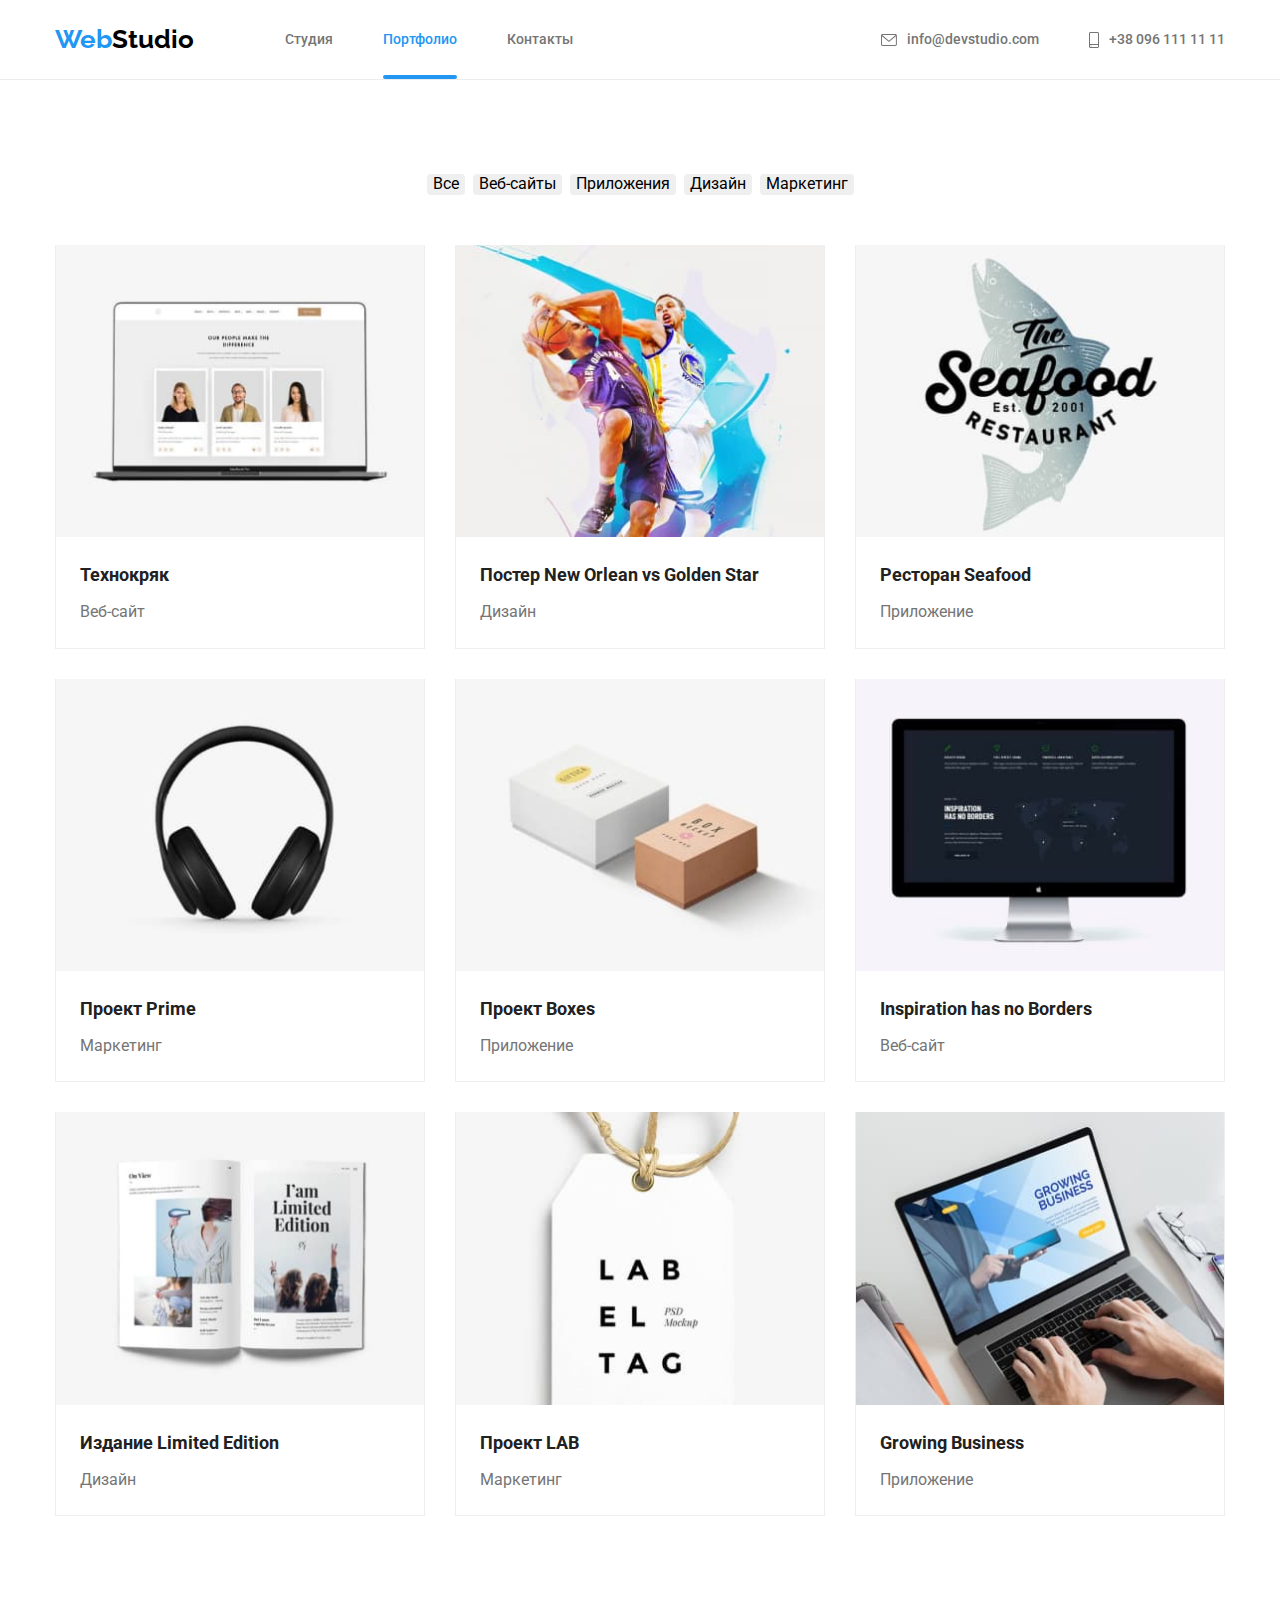
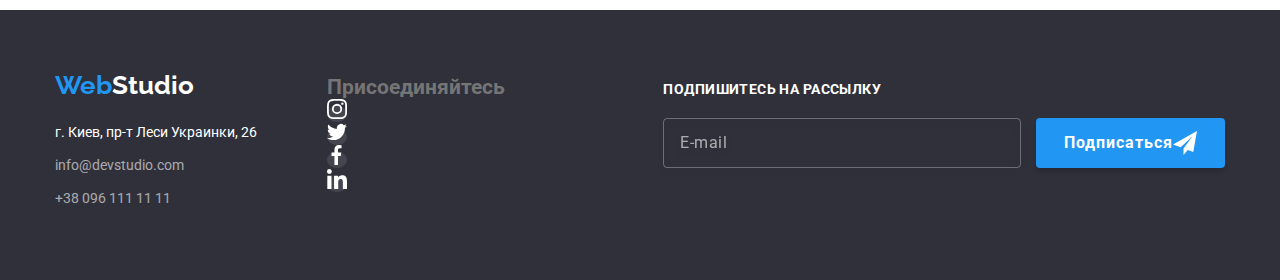
==== commit bfd1d841: "Изменение название классов по BEM" ====
--- a/portfolio.html
+++ b/portfolio.html
@@ -48,7 +48,7 @@
           <li class="nav__item">
             <a class="nav__link link" href="mailto:info@devstudio.com">
               <span class="icon">
-                <svg class="nav__icon" width="16" height="12">
+                <svg class="icon--start" width="16" height="12">
                   <use href="./images/symbol-defs.svg#icon-envelope"></use></svg>info@devstudio.com</span>
             </a>
           </li>
@@ -56,7 +56,7 @@
           <li class="nav__item">
             <a class="nav__link link" href="tel:+380961111111">
               <span class="icon"
-                ><svg class="nav__icon" width="10" height="16">
+                ><svg class="icon--start" width="10" height="16">
                   <use href="./images/symbol-defs.svg#icon-smartphone"></use></svg>+38 096 111 11 11</span>
             </a>
           </li>
@@ -320,22 +320,23 @@
             </div>
 
             <!-- Address -->
-            <address class="footer-site-contacts">
-              <ul class="list">
-                <li class="site-contacts-item">
-                  <p class="address">г. Киев, пр-т Леси Украинки, 26</p>
+            <address class="address">
+              <ul class="address__list list">
+                <li class="address__item">
+                  <p class="address__txt">г. Киев, пр-т Леси Украинки, 26</p>
                 </li>
 
-                <li class="site-contacts-item">
+                <li class="address__item">
                   <a class="link" href="mailto:info@devstudio.com">info@devstudio.com</a>
                 </li>
 
-                <li class="site-contacts-item">
+                <li class="address__item">
                   <a class="link" href="tel:+380961111111">+38 096 111 11 11</a>
                 </li>
               </ul>
             </address>
           </div>
+
           <div class="footer-social">
             <h2 class="footer-social-title">Присоединяйтесь</h2>
 
--- a/css/styles.css
+++ b/css/styles.css
@@ -125,7 +125,6 @@
 }
 .nav__list {
   display: flex;
-  align-items: center;
 }
 .nav__item {
   display: flex;
@@ -173,39 +172,22 @@
   align-items: center;
   justify-content: center;
 }
-.nav__icon{
+.icon--start{
   margin-right: 10px;
 }
-/* TODO DONE!!!!!!!!!!!!!!!!!!!!!!!!!!!!!!!!!!!!!!!!!!! */
-/* UNDONE ============================================= */
-.icon-link{
-  width: 44px;
-  height: 44px;
-
-  fill: var(--icon-static-color);
-  background-color: #ffffff;
-  border-radius: 50%;
-
-  transition: background-color 250ms cubic-bezier(0.4, 0, 0.2, 1),  
-  fill 250ms cubic-bezier(0.4, 0, 0.2, 1);
-}
-.icon-link:hover,
-.icon-link:focus{
-  background-color: var(--brand-color);
-  fill: var(--color-main);
-}
-/* UNDONE ============================================= */
+.icon--end{
+  margin-left: 10px;
+}
 
 /* * Main section * */
-.hero {
+
+/* hero section  */
+ .hero {
   text-align: center;
   padding-top: 200px;
   padding-bottom: 200px;
 
   background-color: var(--hero-footer-bcg);
-}
-.hero__title {
-  margin-bottom: 30px;
 }
 .title{
   color: var(--color-main);
@@ -214,40 +196,15 @@
   line-height: 1.4;
   text-transform: uppercase;
 }
-/* * Hero button * */
-
-.hero-button {
-  color: var(--color-main);
-  font-family: inherit;
-  font-size: 16px;
-  font-weight: 700;
-  line-height: 1.88;
-  letter-spacing: 0.06em;
-
-  padding: 10px 32px;
-
-  border: none;
-  background-color: var(--brand-color);
-  box-shadow: 0px 4px 4px rgba(0, 0, 0, 0.15);
-  border-radius: 4px;
-
-  transition: color 250ms cubic-bezier(0.4, 0, 0.2, 1), 
-  background-color 250ms cubic-bezier(0.4, 0, 0.2, 1), 
-  box-shadow 2500ms cubic-bezier(0.4, 0, 0.2, 1);
-}
-
-.hero-button:hover,
-.hero-button:focus {
-  cursor: pointer;
-
-  background-color: var(--accent-color);
-}
-
+.hero__title {
+  margin-bottom: 30px;
+}
 .overlay{
   height: 600px;
   max-width: 1600px;
   margin-left: auto;
   margin-right: auto;
+
   background-image: linear-gradient( 
     to right, 
     rgba(47, 48, 58, 0.4), 
@@ -258,6 +215,227 @@
   background-position: center;
 }
 
+.button {
+  font-family: inherit;
+  font-size: 16px;
+
+  border: none;
+  border-radius: 4px;
+
+  text-align: center;
+
+  transition: color 250ms cubic-bezier(0.4, 0, 0.2, 1),  
+  background-color 250ms cubic-bezier(0.4, 0, 0.2, 1), 
+  box-shadow 250ms cubic-bezier(0.4, 0, 0.2, 1);
+}
+.hero__button {
+  color: var(--color-main);
+  font-weight: 700;
+  line-height: 1.88;
+  letter-spacing: 0.06em;
+
+  padding: 10px 32px;
+
+  background-color: var(--brand-color);
+  box-shadow: 0px 4px 4px rgba(0, 0, 0, 0.15);
+}
+.hero__button:hover,
+.hero__button:focus {
+  cursor: pointer;
+  background-color: var(--accent-color);
+}
+
+/* * Fetchers section * */
+
+.section--truncation {
+  padding-bottom: 0;
+}
+.fetchers__list {
+  display: flex;
+}
+.fetchers__item::before{
+  display: flex;
+  content: "";
+  align-items: center;
+  justify-content: center;
+  margin-bottom: 30px;
+  background: #F5F4FA;
+  border-radius: 4px;
+ 
+}
+.fetchers__item:not(:last-child) {
+  margin-right: 30px;
+}
+.fetchers__icons{
+  width: 270px;
+  height: 120px;
+  background: #F5F4FA;
+  border-radius: 4px;
+  margin-bottom: 30px;
+}
+
+.fetchers__title {
+  text-align: left;
+  margin-bottom: 10px;
+
+  color: var(--color-txt-basic);
+  font-size: 14px;
+  font-weight: 700;
+  line-height: 1.1;
+  text-transform: uppercase;
+}
+
+.fetchers__text {
+  text-align: left;
+  width: 270px;
+  font-size: 14px;
+  line-height: 1.7;
+}
+
+/* ************************************************************************************** */
+/* .button-portfolio {
+  border: none;
+  color: var(--color-txt-basic);
+  font-family: inherit;
+  font-weight: 500;
+  font-size: 16px;
+  line-height: 1.62;
+  letter-spacing: 0.03em;
+  background-color: var(--button-static-color);
+  border-radius: 4px;
+  padding: 6px 22px;
+  text-align: center;
+  transition: color 250ms cubic-bezier(0.4, 0, 0.2, 1),  
+  background-color 250ms cubic-bezier(0.4, 0, 0.2, 1), 
+  box-shadow 250ms cubic-bezier(0.4, 0, 0.2, 1);
+
+} 
+.button-portfolio:hover,
+.button-portfolio:focus {
+  cursor: pointer;
+  border: none;
+  color: var(--color-main);
+  background-color: var(--brand-color);
+  box-shadow: 0px 3px 1px rgba(0, 0, 0, 0.1), 0px 1px 2px rgba(0, 0, 0, 0.08),
+    0px 2px 2px rgba(0, 0, 0, 0.12);
+  border-radius: 4px;
+}
+.button-portfolio.current {
+  background: var(--brand-color);
+  color: var(--color-main);
+}
+*/
+
+
+
+
+
+
+.modal-close-btn {       
+  position: absolute;
+  top: 0;
+  right: 0;
+  display: flex;
+  align-items: center;
+  justify-content: center;
+  width: 30px;
+  height: 30px;
+  margin-top: 8px;
+  margin-right: 8px;
+  padding: 0;
+  border-radius: 50%;
+  border: 1px solid rgba(0, 0, 0, 0.1);
+  background-color: var(--color-main);   
+  fill:#000000;
+}
+
+.modal-close-btn:hover,
+.modal-close-btn:focus {
+  fill:var(--brand-color);
+  cursor: pointer;
+}
+.modal-close-btn:hover .modal-close-icon{
+  fill: var(--brand-color);
+}
+
+.modal-submit-btn{
+  text-align: center; 
+  width: 200px;
+  padding: 10px 55px;
+  font-weight: 700;
+  font-size: 16px;
+  line-height: 1.88;
+  letter-spacing: 0.06em;
+  color: var(--color-main);
+  border: none;
+  background-color: var(--brand-color);
+  box-shadow: 0px 4px 4px rgba(0, 0, 0, 0.15);
+  border-radius: 4px;
+}
+.modal-submit-btn:hover,
+.modal-submit-btn:focus{
+  background-color: var(--accent-color);
+}
+
+.footer-submit-btn{
+  display: inline-flex;
+  align-items: center;
+  max-width: 200px;
+  max-height: 50px;
+  padding: 10px 28px;
+
+  font-weight: 700;
+  font-size: 16px;
+  line-height: 1.88;
+  letter-spacing: 0.06em;
+  color: var(--color-main);
+
+  border: none;
+  background-color: var(--brand-color);
+  box-shadow: 0px 4px 4px rgba(0, 0, 0, 0.15);
+  border-radius: 4px;
+  fill: #FFFFFF;
+}
+
+.footer-submit-btn:hover,
+.footer-submit-btn:focus{
+  background-color: var(--accent-color);
+}
+
+.filters-btn {
+  display: flex;
+  justify-content: center;
+  margin-bottom: 50px;
+}
+
+.btn-item:not(:last-child) {
+  margin-right: 8px;
+}
+/* TODO DONE!!!!!!!!!!!!!!!!!!!!!!!!!!!!!!!!!!!!!!!!!!! */
+/* UNDONE ============================================= */
+.icon-link{
+  width: 44px;
+  height: 44px;
+
+  fill: var(--icon-static-color);
+  background-color: #ffffff;
+  border-radius: 50%;
+
+  transition: background-color 250ms cubic-bezier(0.4, 0, 0.2, 1),  
+  fill 250ms cubic-bezier(0.4, 0, 0.2, 1);
+}
+.icon-link:hover,
+.icon-link:focus{
+  background-color: var(--brand-color);
+  fill: var(--color-main);
+}
+/* UNDONE ============================================= */
+/* ******************************************************************** */
+/* ******************************************************************** */
+/* ******************************************************************** */
+
+
+
 /* * Модальное окно * */
 .backdrop {
   position: fixed;
@@ -287,34 +465,7 @@
   
 }
 
-.modal-close-btn {       
-  position: absolute;
-  top: 0;
-  right: 0;
-
-  display: flex;
-  align-items: center;
-  justify-content: center;
-  width: 30px;
-  height: 30px;
-  margin-top: 8px;
-  margin-right: 8px;
-  padding: 0;
-
-  border-radius: 50%;
-  border: 1px solid rgba(0, 0, 0, 0.1);
-  background-color: var(--color-main);   
-  
-  fill:#000000;
-  
-}
-
-.modal-close-btn:hover,
-.modal-close-btn:focus {
-  fill:var(--brand-color);
-  cursor: pointer;
- 
-}
+
 
 .backdrop.is-hidden {
   opacity: 0;
@@ -326,9 +477,7 @@
   transition: fill 250ms cubic-bezier(0.4, 0, 0.2, 1);
 }
 
-.modal-close-btn:hover .modal-close-icon{
-  fill: var(--brand-color);
-}
+
 
 .form-title{
   font-weight: 700;
@@ -349,31 +498,7 @@
 .form-checkbox-contract {
   color: var(--brand-color);   
 }
-.modal-submit-btn{
-  
-  text-align: center; 
-  width: 200px;
-  padding: 10px 55px;
-
-
-  font-weight: 700;
-  font-size: 16px;
-  line-height: 1.88;
-  letter-spacing: 0.06em;
-  color: var(--color-main);
-
-  border: none;
-  background-color: var(--brand-color);
-  box-shadow: 0px 4px 4px rgba(0, 0, 0, 0.15);
-  border-radius: 4px;
-}
-
-
-
-.modal-submit-btn:hover,
-.modal-submit-btn:focus{
-  background-color: var(--accent-color);
-}
+
 .modal-input{
   text-align: center;
 }
@@ -505,63 +630,16 @@
     justify-content: center;
     margin-bottom: 30px;
 }
-/* *==================================================* */
-
-/* * What are we doing section * */
-
-/* * Section list * */
-
-.section-truncation {
-  padding-bottom: 0;
-}
-.section-list {
-  display: flex;
-}
-
-.section-list-item::before{
-  display: flex;
-  content: "";
-  align-items: center;
-  justify-content: center;
-  margin-bottom: 30px;
-  background: #F5F4FA;
-  border-radius: 4px;
- 
-}
-
-.section-list > .section-list-item:not(:last-child) {
-  margin-right: 30px;
-}
-.fetchers-icons{
-  display: flex;
-  justify-content: center;
-  align-items: center;
-  width: 270px;
-  height: 120px;
-  background: #F5F4FA;
-  border-radius: 4px;
-  margin-bottom: 30px;
-}
+
+
+
+
+
 /* =============================================== */
 
-.section-title-item {
-  text-align: left;
-  margin-bottom: 10px;
-
-  color: var(--color-txt-basic);
-  font-size: 14px;
-  font-weight: 700;
-  line-height: 1.1;
-  text-transform: uppercase;
-}
-
-.studio-section-text {
-  text-align: left;
-  width: 270px;
-
-  font-size: 14px;
-  line-height: 1.7;
-}
+
+
+
 
 .section-title {
   margin-bottom: 50px;
@@ -686,6 +764,27 @@
 
 /* *==================================================* */
 
+
+
+
+
+
+
+
+
+
+
+
+
+
+
+
+
+
+
+/* ******************************************************************** */
+/* ******************************************************************** */
+/* ******************************************************************** */
 /* *Footer section* */
 .footer {
   background-color: var(--hero-footer-bcg);
@@ -693,35 +792,70 @@
   padding-bottom: 60px;
 }
 
-/* * logo * */
+.footer__container{
+  display: flex;
+  align-items: baseline;
+}
+
+/* logo */
 .footer__logo {
   margin-bottom: 20px;
 }
-
 .logo--white {
   color: var(--color-main);
 }
 
-/* * Address  * */
-
-.footer-site-contacts .link {
-  color: rgba(255, 255, 255, 0.6);
+/* Address */
+.address{
   font-style: normal;
   font-size: 14px;
   line-height: 1.7;
 }
-.site-contacts-item {
+.address__list {
+  color: rgba(255, 255, 255, 0.6);
+}
+.address__item {
   margin-bottom: 9px;
 }
-.address {
+.address__txt {
   color: var(--color-main);
-  font-style: normal;
-  font-size: 14px;
-  line-height: 1.7;
-}
-
+}
+/* UNDONE ============================================================= */
 .footer-social{
   margin-left: 70px;
+}
+.footer-social__title{
+  color: var(--color-main);
+  font-weight: 700;
+  font-size: 14px;
+  line-height: 16px;
+  letter-spacing: 0.03em;
+  text-transform: uppercase;
+
+  margin-bottom: 20px;
+}
+
+.footer-social__list{
+  display: flex; 
+}
+.footer-social__item:not(:last-child){
+  margin-right: 10px;
+}
+
+.footer-icon-link{
+  width: 44px;
+  height: 44px;
+  
+  fill: var(--color-main);
+  background-color:  rgba(255, 255, 255, 0.1);
+  border-radius: 50%;
+
+  transition: background-color 250ms cubic-bezier(0.4, 0, 0.2, 1);
+}
+
+.footer-icon-link:hover,
+.footer-icon-link:focus{
+  background-color: var(--brand-color);
 }
 
 .subscribe{
@@ -740,50 +874,7 @@
   color:var(--color-main);
 }
 
-.footer-social-title,
-.footer-subscribe-title{
-  
-  color: var(--color-main);
-  font-weight: 700;
-  font-size: 14px;
-  line-height: 16px;
-  letter-spacing: 0.03em;
-  text-transform: uppercase;
-
-  margin-bottom: 20px;
-}
-
-.footer__container{
-  display: flex;
-  align-items: baseline;
-}
-
-.footer-social-media{
-  display: flex;
-  
-}
-.footer-social-item:not(:last-child){
-  margin-right: 10px;
-}
-.footer-icon-link{
-  display: flex;
-  align-items: center;
-  justify-content: center;
-  width: 44px;
-  height: 44px;
-  
-
-  fill: var(--color-main);
-  background-color:  rgba(255, 255, 255, 0.1);
-  border-radius: 50%;
-
-  transition: background-color 250ms cubic-bezier(0.4, 0, 0.2, 1);
-}
-
-.footer-icon-link:hover,
-.footer-icon-link:focus{
-  background-color: var(--brand-color);
-}
+
 
 
 
@@ -813,35 +904,9 @@
     color: var(--color-main);
     border-color: var(--brand-color);
 }
-.submit-icon{
-  
-  margin-left: 10px;
-}
-
-.footer-submit-btn{
-  display: inline-flex;
-  align-items: center;
-  max-width: 200px;
-  max-height: 50px;
-  padding: 10px 28px;
-
-  font-weight: 700;
-  font-size: 16px;
-  line-height: 1.88;
-  letter-spacing: 0.06em;
-  color: var(--color-main);
-
-  border: none;
-  background-color: var(--brand-color);
-  box-shadow: 0px 4px 4px rgba(0, 0, 0, 0.15);
-  border-radius: 4px;
-  fill: #FFFFFF;
-}
-
-.footer-submit-btn:hover,
-.footer-submit-btn:focus{
-  background-color: var(--accent-color);
-}
+
+
+
 
 /* *==================================================* */
 
@@ -851,53 +916,9 @@
 
 /* *Button* */
 
-.filters-btn {
-  display: flex;
-  justify-content: center;
-  margin-bottom: 50px;
-}
-
-.btn-item:not(:last-child) {
-  margin-right: 8px;
-}
-
-.button {
-  border: none;
-  color: var(--color-txt-basic);
-  font-family: inherit;
-  font-weight: 500;
-  font-size: 16px;
-  line-height: 1.62;
-  letter-spacing: 0.03em;
-
-  background-color: var(--button-static-color);
-  border-radius: 4px;
-  padding: 6px 22px;
-  text-align: center;
-
-  transition: color 250ms cubic-bezier(0.4, 0, 0.2, 1),  
-  background-color 250ms cubic-bezier(0.4, 0, 0.2, 1), box-shadow 250ms cubic-bezier(0.4, 0, 0.2, 1);
-
-}
-
-.button.current {
-  
-  background: var(--brand-color);
-  color: var(--color-main);
-}
-
-
-.button:hover,
-.button:focus {
-  cursor: pointer;
-  border: none;
-  color: var(--color-main);
-
-  background-color: var(--brand-color);
-  box-shadow: 0px 3px 1px rgba(0, 0, 0, 0.1), 0px 1px 2px rgba(0, 0, 0, 0.08),
-    0px 2px 2px rgba(0, 0, 0, 0.12);
-  border-radius: 4px;
-}
+
+
+
 
 /* *Portfolio section* */
 .portfolio {
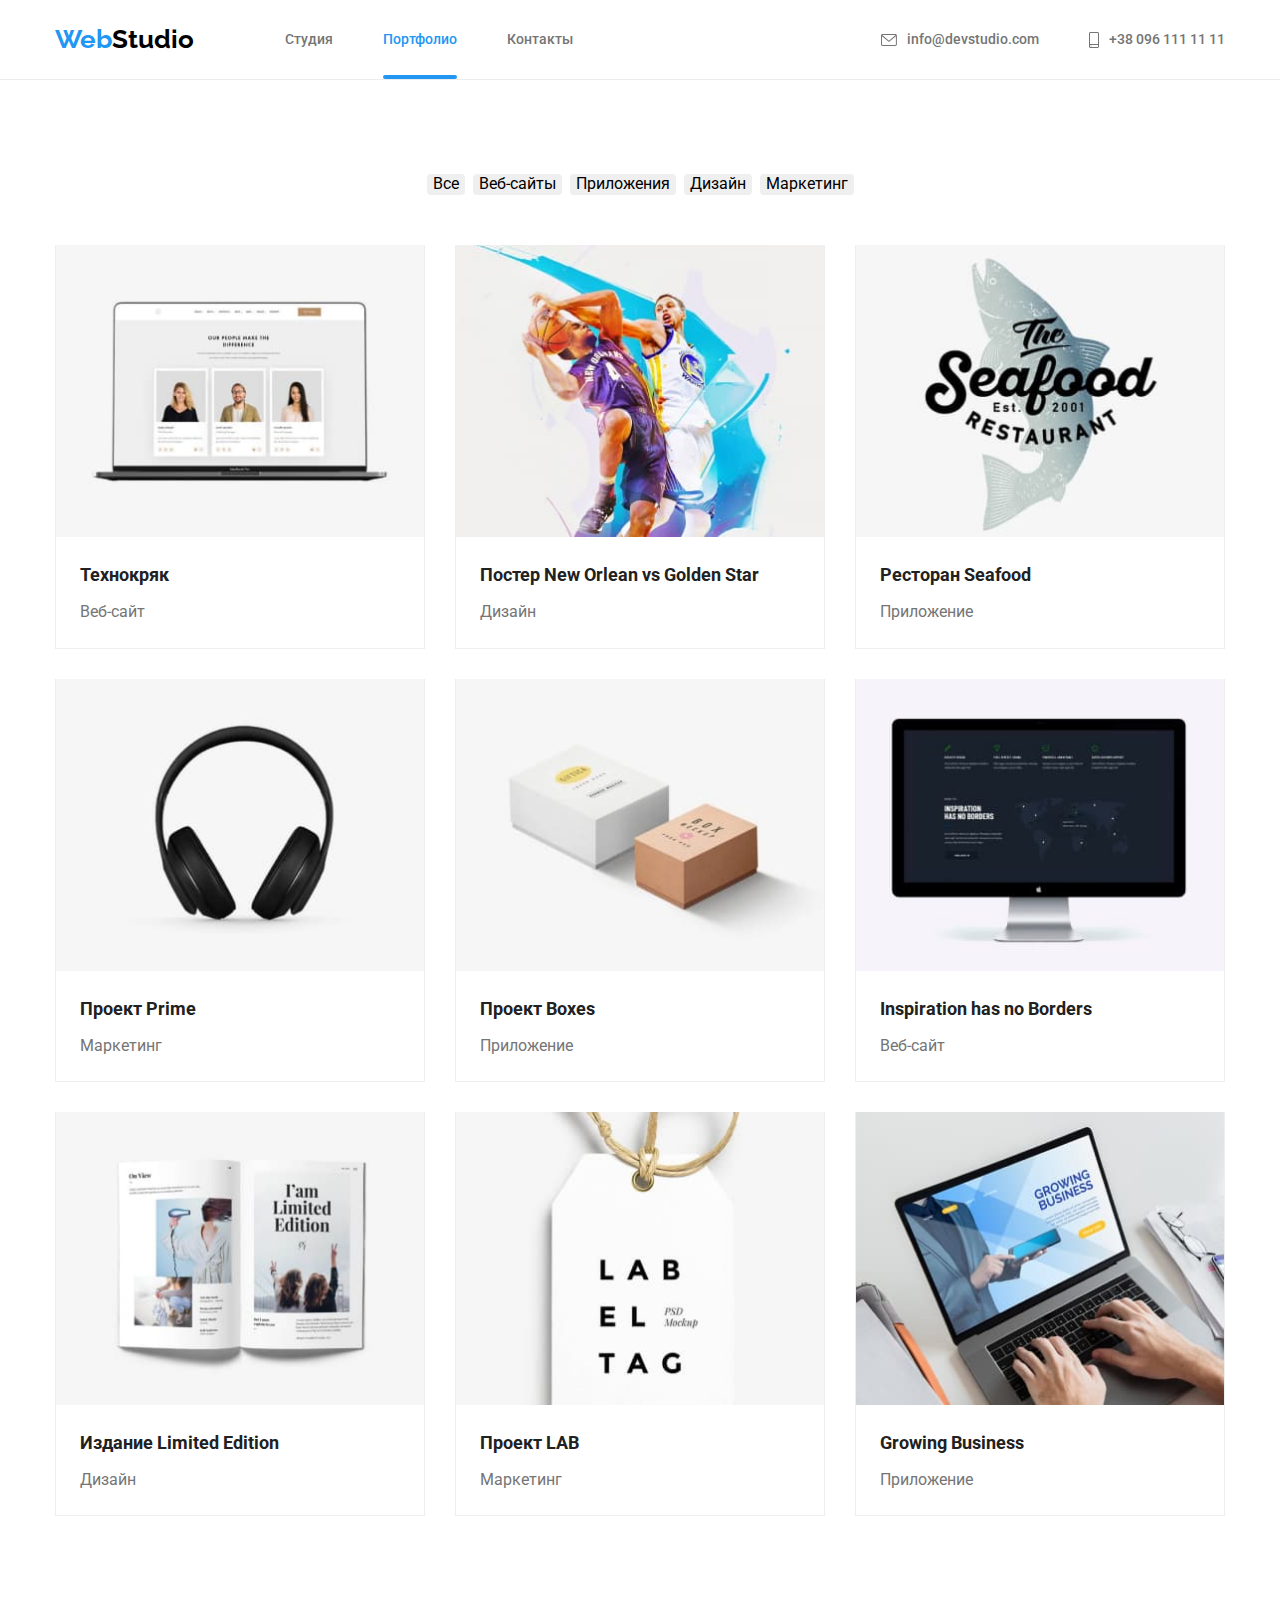
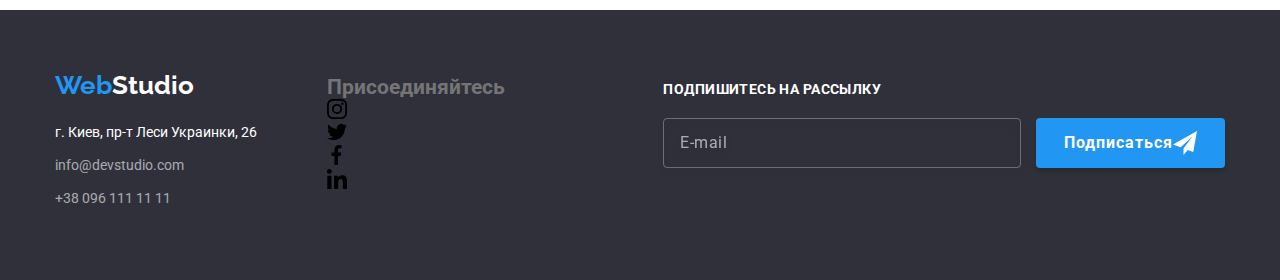
==== commit fa5c9166: "Сохранение текущих изменений" ====
--- a/portfolio.html
+++ b/portfolio.html
@@ -336,7 +336,7 @@
               </ul>
             </address>
           </div>
-
+          <!--  -->
           <div class="footer-social">
             <h2 class="footer-social-title">Присоединяйтесь</h2>
 
--- a/css/styles.css
+++ b/css/styles.css
@@ -7,10 +7,8 @@
   --font-basic: 'Raleway', sans-serif;
   --font-main: 'Roboto', sans-serif;
   --brand-color: #2196f3;
-  
   --accent-color: #188ce8;
-  
-  --button-static-color: #f5f4fa;
+  --bcg-color: #f5f4fa;
   
   --icon-static-color: #AFB1B8;
   --count-cards: 3;
@@ -292,6 +290,170 @@
   line-height: 1.7;
 }
 
+/* * What are we doing section * */
+
+.section-title {
+  margin-bottom: 50px;
+  text-align: center;
+
+  color: var(--color-txt-basic);
+  font-size: 36px;
+  font-weight: 700;
+  line-height: 1.2;
+}
+.skills {
+  display: flex;
+  justify-content: space-between;
+}
+.skills__item{
+  position:relative;
+}
+.skills__text {
+  display: flex;
+  width: 370px;
+  height: 70px;
+  justify-content: center;
+  align-items: center;
+  position:absolute;
+  bottom: 0;
+  
+  color: #FFFFFF;
+  font-weight: 700;
+  font-size: 14px;
+  line-height: 16px;
+  letter-spacing: 0.03em;
+  text-transform: uppercase;
+  
+  background: rgba(47, 48, 58, 0.8);
+}
+
+/* * Our team section * */
+
+.team {
+  background-color: var(--bcg-color);
+}
+.team__list {
+  display: flex;
+  justify-content: space-between;
+  text-align: center;
+}
+.team__card {
+  background-color: var(--color-main);
+  box-shadow: 
+  0px 1px 3px rgba(0, 0, 0, 0.12), 
+  0px 1px 1px rgba(0, 0, 0, 0.14),
+  0px 2px 1px rgba(0, 0, 0, 0.2);
+  border-radius: 0px 0px 4px 4px;
+}
+.team__content {
+  padding-top: 30px;
+  padding-bottom: 30px;
+}
+
+.team__title {
+  margin-bottom: 10px;
+
+  color: var(--color-txt-basic);
+  font-weight: 500;
+  font-size: 16px;
+  line-height: 1.2;
+}
+
+.team__text {
+  margin-bottom: 16px;
+  
+  font-size: 16px;
+  line-height: 1.2;
+}
+
+.social{
+  display: flex;
+  justify-content: center;
+}
+
+.social__item:not(:last-child){
+  margin-right: 10px;
+}
+.social__icon{
+  width: 44px;
+  height: 44px;
+
+  fill: var(--icon-static-color);
+  background-color: #ffffff;
+  border-radius: 50%;
+
+  transition: background-color 250ms cubic-bezier(0.4, 0, 0.2, 1),  
+  fill 250ms cubic-bezier(0.4, 0, 0.2, 1);
+}
+.social__icon:hover,
+.social__icon:focus{
+  background-color: var(--brand-color);
+  fill: var(--color-main);
+}
+
+/* * Our clients section * */
+
+.brand{
+  display: flex;
+  justify-content: center;
+}
+
+.brand__item:not(:last-child){
+  margin-right: 30px;
+}
+
+.brand__link{
+  width: 170px;
+  height: 92px;
+  
+  fill:var(--icon-static-color);
+  border: 1px solid var(--icon-static-color);
+  border-radius: 4px;
+  transition: fill 250ms cubic-bezier(0.4, 0, 0.2, 1), 
+  border-color 250ms cubic-bezier(0.4, 0, 0.2, 1);
+}
+
+.brand__link:hover,
+.brand__link:focus{
+  fill:var(--brand-color);
+  border-color:var(--brand-color);
+  
+}
+/* * Footer section * */
+
+.footer {
+  background-color: var(--hero-footer-bcg);
+  padding-top: 60px;
+  padding-bottom: 60px;
+}
+.footer__container{
+  display: flex;
+  align-items: baseline;
+}
+
+/* logo */
+.footer__logo {
+  margin-bottom: 20px;
+}
+.logo--white {
+  color: var(--color-main);
+}
+
+/* Address */
+.address{
+  font-style: normal;
+  font-size: 14px;
+  line-height: 1.7;
+}
+.address__list {
+  color: rgba(255, 255, 255, 0.6);
+}
+.address__item {
+  margin-bottom: 9px;
+}
+.address__txt {
+  color: var(--color-main);
+}
 /* ************************************************************************************** */
 /* .button-portfolio {
   border: none;
@@ -301,7 +463,7 @@
   font-size: 16px;
   line-height: 1.62;
   letter-spacing: 0.03em;
-  background-color: var(--button-static-color);
+  background-color: var(--bcg-color);
   border-radius: 4px;
   padding: 6px 22px;
   text-align: center;
@@ -412,24 +574,7 @@
   margin-right: 8px;
 }
 /* TODO DONE!!!!!!!!!!!!!!!!!!!!!!!!!!!!!!!!!!!!!!!!!!! */
-/* UNDONE ============================================= */
-.icon-link{
-  width: 44px;
-  height: 44px;
-
-  fill: var(--icon-static-color);
-  background-color: #ffffff;
-  border-radius: 50%;
-
-  transition: background-color 250ms cubic-bezier(0.4, 0, 0.2, 1),  
-  fill 250ms cubic-bezier(0.4, 0, 0.2, 1);
-}
-.icon-link:hover,
-.icon-link:focus{
-  background-color: var(--brand-color);
-  fill: var(--color-main);
-}
-/* UNDONE ============================================= */
+
 /* ******************************************************************** */
 /* ******************************************************************** */
 /* ******************************************************************** */
@@ -631,206 +776,24 @@
     margin-bottom: 30px;
 }
 
-
-
-
-
-/* =============================================== */
-
-
-
-
-
-.section-title {
-  margin-bottom: 50px;
-  text-align: center;
-
-  color: var(--color-txt-basic);
-  font-size: 36px;
-  font-weight: 700;
-  line-height: 1.2;
-}
-.section-txt-position {
-  display: flex;
-  width: 370px;
-  height: 70px;
-  justify-content: center;
-  align-items: center;
-  position:absolute;
-  bottom: 0;
-  
-  color: #FFFFFF;
+/* ******************************************************************** */
+/* ******************************************************************** */
+/* ******************************************************************** */
+/* *Footer section* */
+
+
+
+/* UNDONE ============================================================= */
+.footer-social{
+  margin-left: 70px;
+}
+.footer-social__title{
+  color: var(--color-main);
   font-weight: 700;
   font-size: 14px;
   line-height: 16px;
   letter-spacing: 0.03em;
   text-transform: uppercase;
-  
-  background: rgba(47, 48, 58, 0.8);
-}
-.position-txt{
-  position:relative;
-}
-
-
-/* * Section images * */
-
-.section-img {
-  display: flex;
-  justify-content: space-between;
-}
-/* *==================================================* */
-
-/* *Our team section* */
-.team {
-  background-color: var(--button-static-color);
-}
-
-.team-list {
-  display: flex;
-  justify-content: space-between;
-  text-align: center;
-}
-
-.team-card {
-  background-color: var(--color-main);
-  box-shadow: 
-  0px 1px 3px rgba(0, 0, 0, 0.12), 
-  0px 1px 1px rgba(0, 0, 0, 0.14),
-  0px 2px 1px rgba(0, 0, 0, 0.2);
-  border-radius: 0px 0px 4px 4px;
-}
-
-.team-title-item {
-  margin-bottom: 10px;
-
-  color: var(--color-txt-basic);
-  font-weight: 500;
-  font-size: 16px;
-  line-height: 1.2;
-}
-
-.team-text {
-  margin-bottom: 16px;
-  
-  font-size: 16px;
-  line-height: 1.2;
-}
-.social-media{
-  display: flex;
-  justify-content: center;
-}
-
-.social-media-item:not(:last-child){
-  margin-right: 10px;
-}
-/* *==================================================* */
-
-.card-content {
-  padding-top: 30px;
-  padding-bottom: 30px;
-}
-
-.logo-brand{
-  display: flex;
-  justify-content: center;
-}
-
-.logo-brand-item:not(:last-child){
-  margin-right: 30px;
-}
-
-.logo-brand-link{
-  display: flex;
-  width: 170px;
-  height: 92px;
-  align-items: center;
-  justify-content: center;
-
-  fill:var(--icon-static-color);
-  border: 1px solid var(--icon-static-color);
-  border-radius: 4px;
-
-  transition: fill 250ms cubic-bezier(0.4, 0, 0.2, 1), 
-  border-color 250ms cubic-bezier(0.4, 0, 0.2, 1);
-}
-
-.logo-brand-link:hover,
-.logo-brand-link:focus{
-  fill:var(--brand-color);
-  border-color:var(--brand-color);
-  
-}
-
-/* *==================================================* */
-
-
-
-
-
-
-
-
-
-
-
-
-
-
-
-
-
-
-
-/* ******************************************************************** */
-/* ******************************************************************** */
-/* ******************************************************************** */
-/* *Footer section* */
-.footer {
-  background-color: var(--hero-footer-bcg);
-  padding-top: 60px;
-  padding-bottom: 60px;
-}
-
-.footer__container{
-  display: flex;
-  align-items: baseline;
-}
-
-/* logo */
-.footer__logo {
-  margin-bottom: 20px;
-}
-.logo--white {
-  color: var(--color-main);
-}
-
-/* Address */
-.address{
-  font-style: normal;
-  font-size: 14px;
-  line-height: 1.7;
-}
-.address__list {
-  color: rgba(255, 255, 255, 0.6);
-}
-.address__item {
-  margin-bottom: 9px;
-}
-.address__txt {
-  color: var(--color-main);
-}
-/* UNDONE ============================================================= */
-.footer-social{
-  margin-left: 70px;
-}
-.footer-social__title{
-  color: var(--color-main);
-  font-weight: 700;
-  font-size: 14px;
-  line-height: 16px;
-  letter-spacing: 0.03em;
-  text-transform: uppercase;
 
   margin-bottom: 20px;
 }
@@ -840,22 +803,6 @@
 }
 .footer-social__item:not(:last-child){
   margin-right: 10px;
-}
-
-.footer-icon-link{
-  width: 44px;
-  height: 44px;
-  
-  fill: var(--color-main);
-  background-color:  rgba(255, 255, 255, 0.1);
-  border-radius: 50%;
-
-  transition: background-color 250ms cubic-bezier(0.4, 0, 0.2, 1);
-}
-
-.footer-icon-link:hover,
-.footer-icon-link:focus{
-  background-color: var(--brand-color);
 }
 
 .subscribe{
@@ -874,7 +821,15 @@
   color:var(--color-main);
 }
 
-
+.social__icon--greey{
+  fill: var(--color-main);
+  background-color:  rgba(255, 255, 255, 0.1);
+}
+
+.social__icon--greey:hover,
+.social__icon--greey:focus{
+  background-color: var(--brand-color);
+} 
 
 
 
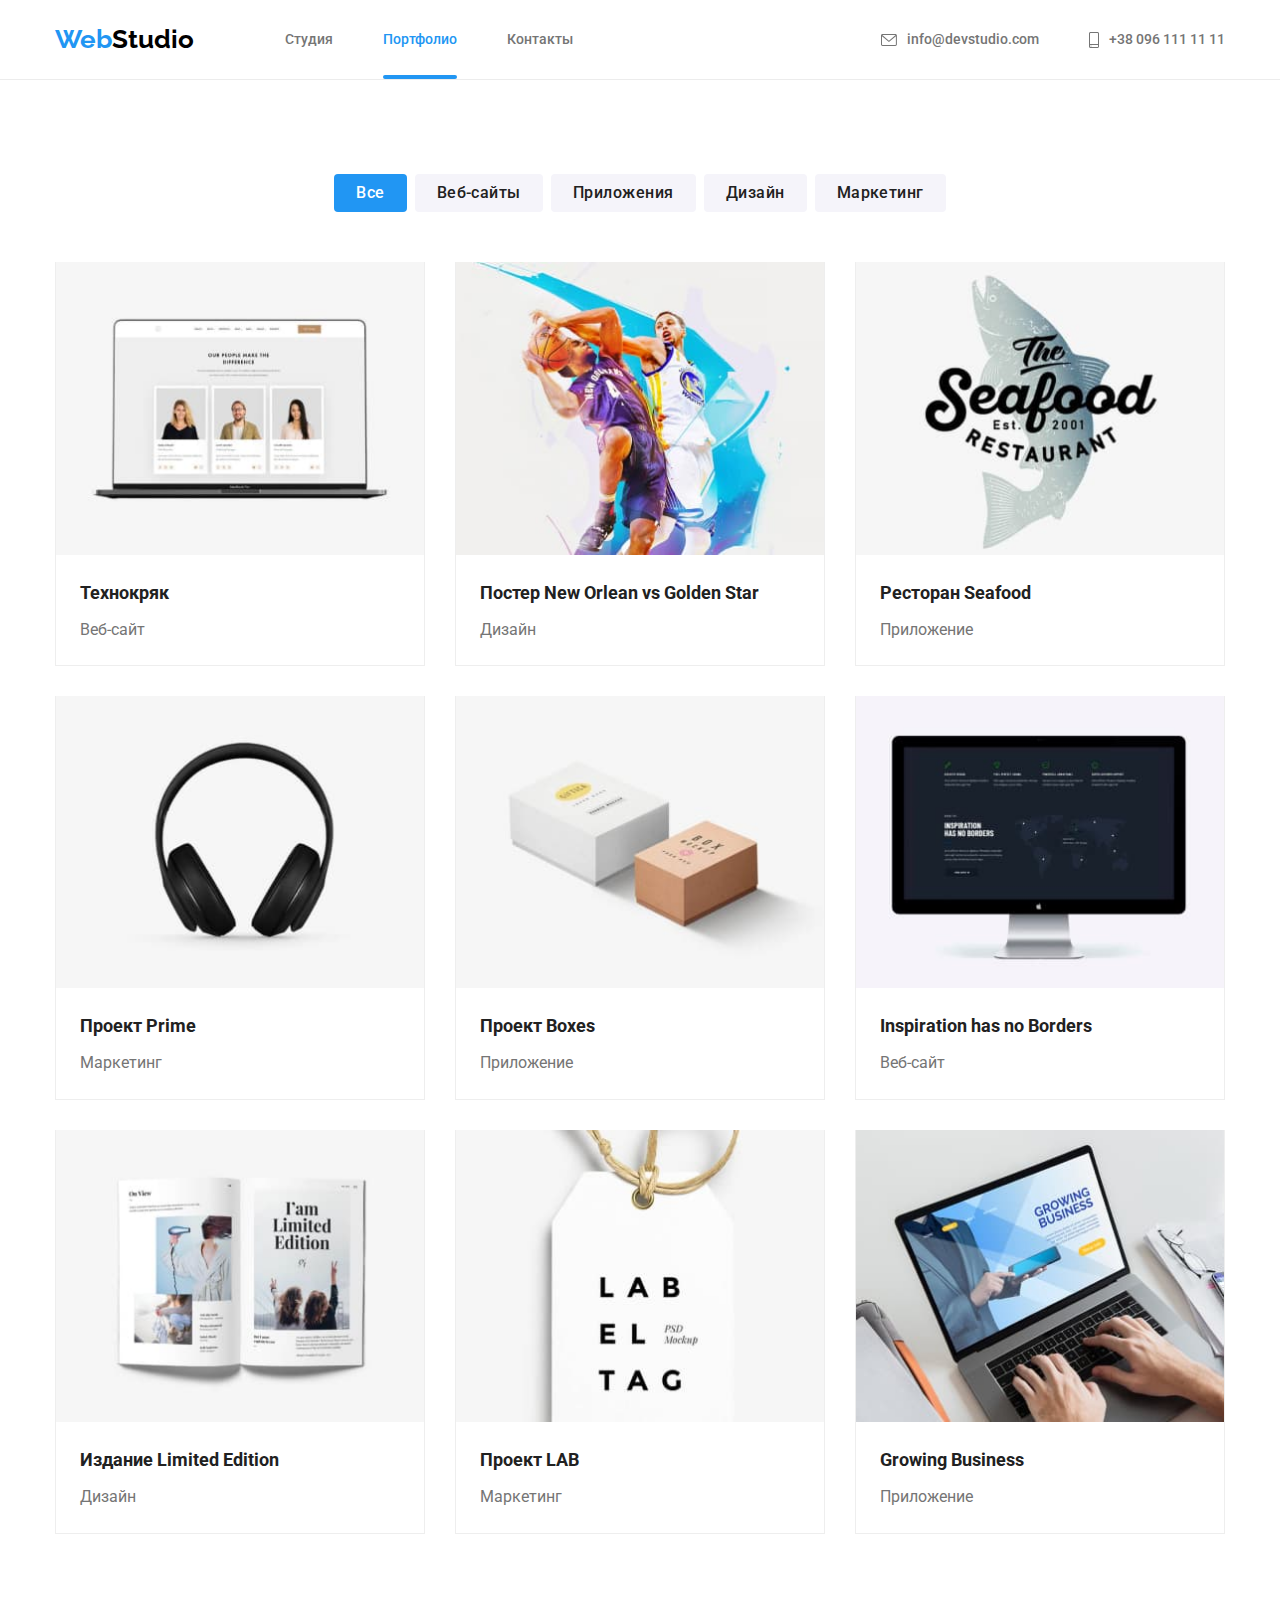
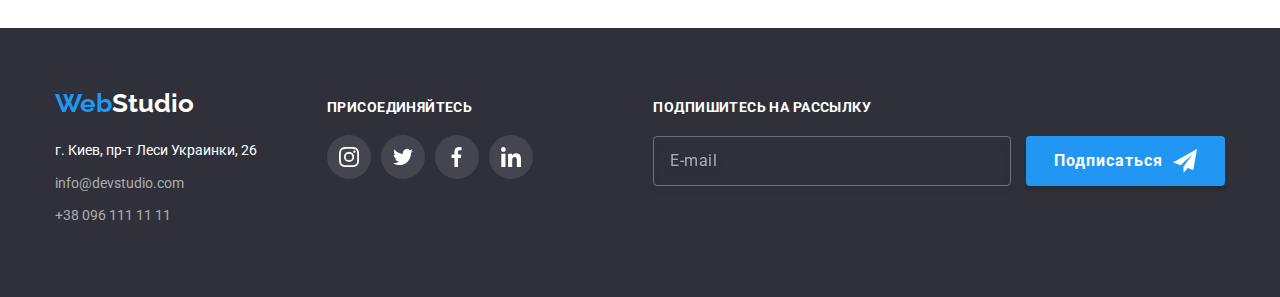
==== commit e3cff776: "Финал работы по BEM" ====
--- a/portfolio.html
+++ b/portfolio.html
@@ -71,25 +71,25 @@
           <h1 class="visually-hidden">Портфолио</h1>
 
           <!-- Sort filters section -->
-          <ul class="filters-btn list">
-            <li class="btn-item">
-              <button class="button current" type="button">Все</button>
-            </li>
-
-            <li class="btn-item">
-              <button class="button" type="button">Веб-сайты</button>
-            </li>
-
-            <li class="btn-item">
-              <button class="button" type="button">Приложения</button>
-            </li>
-
-            <li class="btn-item">
-              <button class="button" type="button">Дизайн</button>
-            </li>
-
-            <li class="btn-item">
-              <button class="button" type="button">Маркетинг</button>
+          <ul class="filters list">
+            <li class="filters__item">
+              <button class="button filters__button filters__button--current" type="button">Все</button>
+            </li>
+
+            <li class="filters__item">
+              <button class="button filters__button" type="button">Веб-сайты</button>
+            </li>
+
+            <li class="filters__item">
+              <button class="button filters__button" type="button">Приложения</button>
+            </li>
+
+            <li class="filters__item">
+              <button class="button filters__button" type="button">Дизайн</button>
+            </li>
+
+            <li class="filters__item">
+              <button class="button filters__button" type="button">Маркетинг</button>
             </li>
           </ul>
 
@@ -315,10 +315,9 @@
           <div>
             <div class="logo footer__logo">
               <a class="link" href="./index.html">
-                <span class="logo--blue">Web</span><span class="logo--white">Studio</span></a
-              >
+                <span class="logo--blue">Web</span><span class="logo--white">Studio</span></a>
             </div>
-
+            
             <!-- Address -->
             <address class="address">
               <ul class="address__list list">
@@ -336,14 +335,14 @@
               </ul>
             </address>
           </div>
-          <!--  -->
+          <!-- Footer social media -->
           <div class="footer-social">
-            <h2 class="footer-social-title">Присоединяйтесь</h2>
-
-            <ul class="footer-social-media list">
-              <li class="footer-social-item">
+            <h2 class="footer-social__title">Присоединяйтесь</h2>
+
+            <ul class="footer-social__list list">
+              <li class="footer-social__item">
                 <a
-                  class="footer-icon-link link"
+                  class="icon social__icon social__icon--greey link"
                   href="https://www.instagram.com/"
                   target="_blank"
                   rel="noopener noreferrer"
@@ -354,9 +353,9 @@
                 </a>
               </li>
 
-              <li class="footer-social-item">
+              <li class="footer-social__item">
                 <a
-                  class="footer-icon-link link"
+                  class="icon social__icon social__icon--greey"
                   href="https://twitter.com/"
                   target="_blank"
                   rel="noopener noreferrer"
@@ -367,9 +366,9 @@
                 </a>
               </li>
 
-              <li class="footer-social-item">
+              <li class="footer-social__item">
                 <a
-                  class="footer-icon-link link"
+                  class="icon social__icon social__icon--greey"
                   href="https://www.facebook.com/"
                   target="_blank"
                   rel="noopener noreferrer"
@@ -380,9 +379,9 @@
                 </a>
               </li>
 
-              <li class="footer-social-item">
+              <li class="footer-social__item">
                 <a
-                  class="footer-icon-link link"
+                  class="icon social__icon social__icon--greey"
                   href="https://www.linkedin.com/"
                   target="_blank"
                   rel="noopener noreferrer"
@@ -394,20 +393,23 @@
               </li>
             </ul>
           </div>
+          <!-- Footer subscribe block -->
           <div class="subscribe">
-            <strong class="subscribe-title">Подпишитесь на рассылку</strong>
+            
             <form name="subscribe-form">
-              <input
-                class="subscribe-input"
+              <label><strong class="subscribe__title">Подпишитесь на рассылку</strong>
+                <input
+                class="subscribe__input"
                 type="email"
                 name="email"
                 placeholder="E-mail"
                 required
-              />
-              <button class="footer-submit-btn" type="submit">
+                />
+              </label>
+              <button class="button subscribe__btn" type="submit">
                 Подписаться
-                <svg class="submit-icon" width="24" height="24">
-                  <use href="/images/icons.svg#icon-send"></use>
+                <svg class="icon--end" width="24" height="24">
+                  <use href="./images/icons.svg#icon-send"></use>
                 </svg>
               </button>
             </form>
--- a/css/styles.css
+++ b/css/styles.css
@@ -216,11 +216,10 @@
 .button {
   font-family: inherit;
   font-size: 16px;
-
+  text-align: center;
   border: none;
+
   border-radius: 4px;
-
-  text-align: center;
 
   transition: color 250ms cubic-bezier(0.4, 0, 0.2, 1),  
   background-color 250ms cubic-bezier(0.4, 0, 0.2, 1), 
@@ -454,45 +453,103 @@
 .address__txt {
   color: var(--color-main);
 }
-/* ************************************************************************************** */
-/* .button-portfolio {
-  border: none;
-  color: var(--color-txt-basic);
-  font-family: inherit;
-  font-weight: 500;
+
+/* Footer social media block*/
+.footer-social{
+  margin-left: 70px;
+}
+.footer-social__title{
+  color: var(--color-main);
+  font-weight: 700;
+  font-size: 14px;
+  line-height: 16px;
+  letter-spacing: 0.03em;
+  text-transform: uppercase;
+
+  margin-bottom: 20px;
+}
+.footer-social__list{
+  display: flex; 
+}
+.footer-social__item:not(:last-child){
+  margin-right: 10px;
+}
+.social__icon--greey{
+  fill: var(--color-main);
+  background-color:  rgba(255, 255, 255, 0.1);
+}
+
+.social__icon--greey:hover,
+.social__icon--greey:focus{
+  background-color: var(--brand-color);
+} 
+
+/* Footer subscribe block */
+.subscribe{
+  margin-left: auto;
+}
+.subscribe__title {
+  display: block;
+  margin-bottom: 20px;    
+  
+  font-weight: 700;
+  font-size: 14px;
+  line-height: 1.14;
+  letter-spacing: 0.03em;
+  text-transform: uppercase;
+  color:var(--color-main);
+}
+.subscribe__input{
+  width: 358px;
+  height: 50px;
+  margin-right: 12px;
+  padding: 15px 16px;
+
+  background-color: transparent;
+  outline: transparent;
+
+  border: 1px solid rgba(255, 255, 255, 0.3);
+  filter: drop-shadow(0px 4px 4px rgba(0, 0, 0, 0.15));
+  border-radius: 4px;
+  transition: color 250ms cubic-bezier(0.4, 0, 0.2, 1), border-color 250ms cubic-bezier(0.4, 0, 0.2, 1);
+}
+
+.subscribe__input::placeholder {  
   font-size: 16px;
-  line-height: 1.62;
+  line-height: 1.25;   
   letter-spacing: 0.03em;
-  background-color: var(--bcg-color);
-  border-radius: 4px;
-  padding: 6px 22px;
-  text-align: center;
-  transition: color 250ms cubic-bezier(0.4, 0, 0.2, 1),  
-  background-color 250ms cubic-bezier(0.4, 0, 0.2, 1), 
-  box-shadow 250ms cubic-bezier(0.4, 0, 0.2, 1);
-
-} 
-.button-portfolio:hover,
-.button-portfolio:focus {
-  cursor: pointer;
-  border: none;
+  color: rgba(255, 255, 255, 0.6);
+}
+
+.subscribe__input:hover,
+.subscribe__input:focus {    
+    color: var(--color-main);
+    border-color: var(--brand-color);
+}
+
+.subscribe__btn{
+  display: inline-flex;
+  align-items: center;
+  max-width: 200px;
+  max-height: 50px;
+  padding: 10px 28px;
+
+  font-weight: 700;
+  line-height: 1.88;
+  letter-spacing: 0.06em;
   color: var(--color-main);
+
   background-color: var(--brand-color);
-  box-shadow: 0px 3px 1px rgba(0, 0, 0, 0.1), 0px 1px 2px rgba(0, 0, 0, 0.08),
-    0px 2px 2px rgba(0, 0, 0, 0.12);
-  border-radius: 4px;
-}
-.button-portfolio.current {
-  background: var(--brand-color);
-  color: var(--color-main);
-}
-*/
-
-
-
-
-
-
+  box-shadow: 0px 4px 4px rgba(0, 0, 0, 0.15);
+  
+  fill: var(--color-main);
+}
+.subscribe__btn:hover,
+.subscribe__btn:focus{
+  background-color: var(--accent-color);
+}
+
+/* * Modal window section * */
 .modal-close-btn {       
   position: absolute;
   top: 0;
@@ -510,7 +567,6 @@
   background-color: var(--color-main);   
   fill:#000000;
 }
-
 .modal-close-btn:hover,
 .modal-close-btn:focus {
   fill:var(--brand-color);
@@ -519,7 +575,6 @@
 .modal-close-btn:hover .modal-close-icon{
   fill: var(--brand-color);
 }
-
 .modal-submit-btn{
   text-align: center; 
   width: 200px;
@@ -539,49 +594,7 @@
   background-color: var(--accent-color);
 }
 
-.footer-submit-btn{
-  display: inline-flex;
-  align-items: center;
-  max-width: 200px;
-  max-height: 50px;
-  padding: 10px 28px;
-
-  font-weight: 700;
-  font-size: 16px;
-  line-height: 1.88;
-  letter-spacing: 0.06em;
-  color: var(--color-main);
-
-  border: none;
-  background-color: var(--brand-color);
-  box-shadow: 0px 4px 4px rgba(0, 0, 0, 0.15);
-  border-radius: 4px;
-  fill: #FFFFFF;
-}
-
-.footer-submit-btn:hover,
-.footer-submit-btn:focus{
-  background-color: var(--accent-color);
-}
-
-.filters-btn {
-  display: flex;
-  justify-content: center;
-  margin-bottom: 50px;
-}
-
-.btn-item:not(:last-child) {
-  margin-right: 8px;
-}
-/* TODO DONE!!!!!!!!!!!!!!!!!!!!!!!!!!!!!!!!!!!!!!!!!!! */
-
-/* ******************************************************************** */
-/* ******************************************************************** */
-/* ******************************************************************** */
-
-
-
-/* * Модальное окно * */
+
 .backdrop {
   position: fixed;
   top: 0;
@@ -594,7 +607,6 @@
   transition: opacity 250ms cubic-bezier(0.4, 0, 0.2, 1),
   visibility 250ms cubic-bezier(0.4, 0, 0.2, 1);
 }
-
 .modal {
   position: absolute;
   top: 50%;
@@ -609,21 +621,14 @@
   border-radius: 4px;
   
 }
-
-
-
 .backdrop.is-hidden {
   opacity: 0;
   visibility: hidden;
   pointer-events: none;    
 }
-
 .modal-close-icon {   
   transition: fill 250ms cubic-bezier(0.4, 0, 0.2, 1);
 }
-
-
-
 .form-title{
   font-weight: 700;
   font-size: 20px;
@@ -634,7 +639,6 @@
 
   margin-bottom: 12px;
 }
-
 .form-container{
   padding: 40px;
   margin-left: auto;
@@ -776,106 +780,44 @@
     margin-bottom: 30px;
 }
 
-/* ******************************************************************** */
-/* ******************************************************************** */
-/* ******************************************************************** */
-/* *Footer section* */
-
-
-
-/* UNDONE ============================================================= */
-.footer-social{
-  margin-left: 70px;
-}
-.footer-social__title{
+
+/* * Portfolio page * */
+
+/* Sort filters section */
+
+.filters {
+  display: flex;
+  justify-content: center;
+  margin-bottom: 50px;
+}
+.filters__item:not(:last-child) {
+  margin-right: 8px;
+}
+
+.filters__button {
+  color: var(--color-txt-basic);
+  font-weight: 500;
+  line-height: 1.62;
+  letter-spacing: 0.03em;
+  background-color: var(--bcg-color);
+  
+  padding: 6px 22px;
+  text-align: center;
+} 
+.filters__button:hover,
+.filters__button:focus {
+  cursor: pointer;
   color: var(--color-main);
-  font-weight: 700;
-  font-size: 14px;
-  line-height: 16px;
-  letter-spacing: 0.03em;
-  text-transform: uppercase;
-
-  margin-bottom: 20px;
-}
-
-.footer-social__list{
-  display: flex; 
-}
-.footer-social__item:not(:last-child){
-  margin-right: 10px;
-}
-
-.subscribe{
-    margin-left: auto;
-}
-
-.subscribe-title {
-  display: block;
-  margin-bottom: 20px;    
-  
-  font-weight: 700;
-  font-size: 14px;
-  line-height: 1.14;
-  letter-spacing: 0.03em;
-  text-transform: uppercase;
-  color:var(--color-main);
-}
-
-.social__icon--greey{
-  fill: var(--color-main);
-  background-color:  rgba(255, 255, 255, 0.1);
-}
-
-.social__icon--greey:hover,
-.social__icon--greey:focus{
   background-color: var(--brand-color);
-} 
-
-
-
-.subscribe-input{
-  width: 358px;
-  height: 50px;
-  margin-right: 12px;
-  padding: 15px 16px;
-  /* flex-grow: 2; */
-  background-color: transparent;
-  outline: transparent;
-  border: 1px solid rgba(255, 255, 255, 0.3);
-  filter: drop-shadow(0px 4px 4px rgba(0, 0, 0, 0.15));
-  border-radius: 4px;
-  transition: color 250ms cubic-bezier(0.4, 0, 0.2, 1), border-color 250ms cubic-bezier(0.4, 0, 0.2, 1);
-}
-
-.subscribe-input::placeholder {  
-  font-size: 16px;
-  line-height: 1.25;   
-  letter-spacing: 0.03em;
-  color: rgba(255, 255, 255, 0.6);
-}
-
-.subscribe-input:hover,
-.subscribe-input:focus {    
-    color: var(--color-main);
-    border-color: var(--brand-color);
-}
-
-
-
-
-/* *==================================================* */
-
-/* ************** Portfolio page ************** */
-
-/* * Sort filters section * */
-
-/* *Button* */
-
-
-
-
-
-/* *Portfolio section* */
+  box-shadow: 0px 3px 1px rgba(0, 0, 0, 0.1), 
+  0px 1px 2px rgba(0, 0, 0, 0.08),
+  0px 2px 2px rgba(0, 0, 0, 0.12);
+}
+.filters__button--current {
+  background: var(--brand-color);
+  color: var(--color-main);
+}
+
 .portfolio {
   display: flex;
   flex-wrap: wrap;
@@ -927,8 +869,6 @@
 
 .portfolio-title-item {
   margin-bottom: 4px;
-  
-
 }
 
 .portfolio-item:hover,
@@ -971,6 +911,4 @@
 .portfolio-img-card {
   position: relative;
   overflow: hidden;
-}
-
-/* ********************************************************************************** */
+}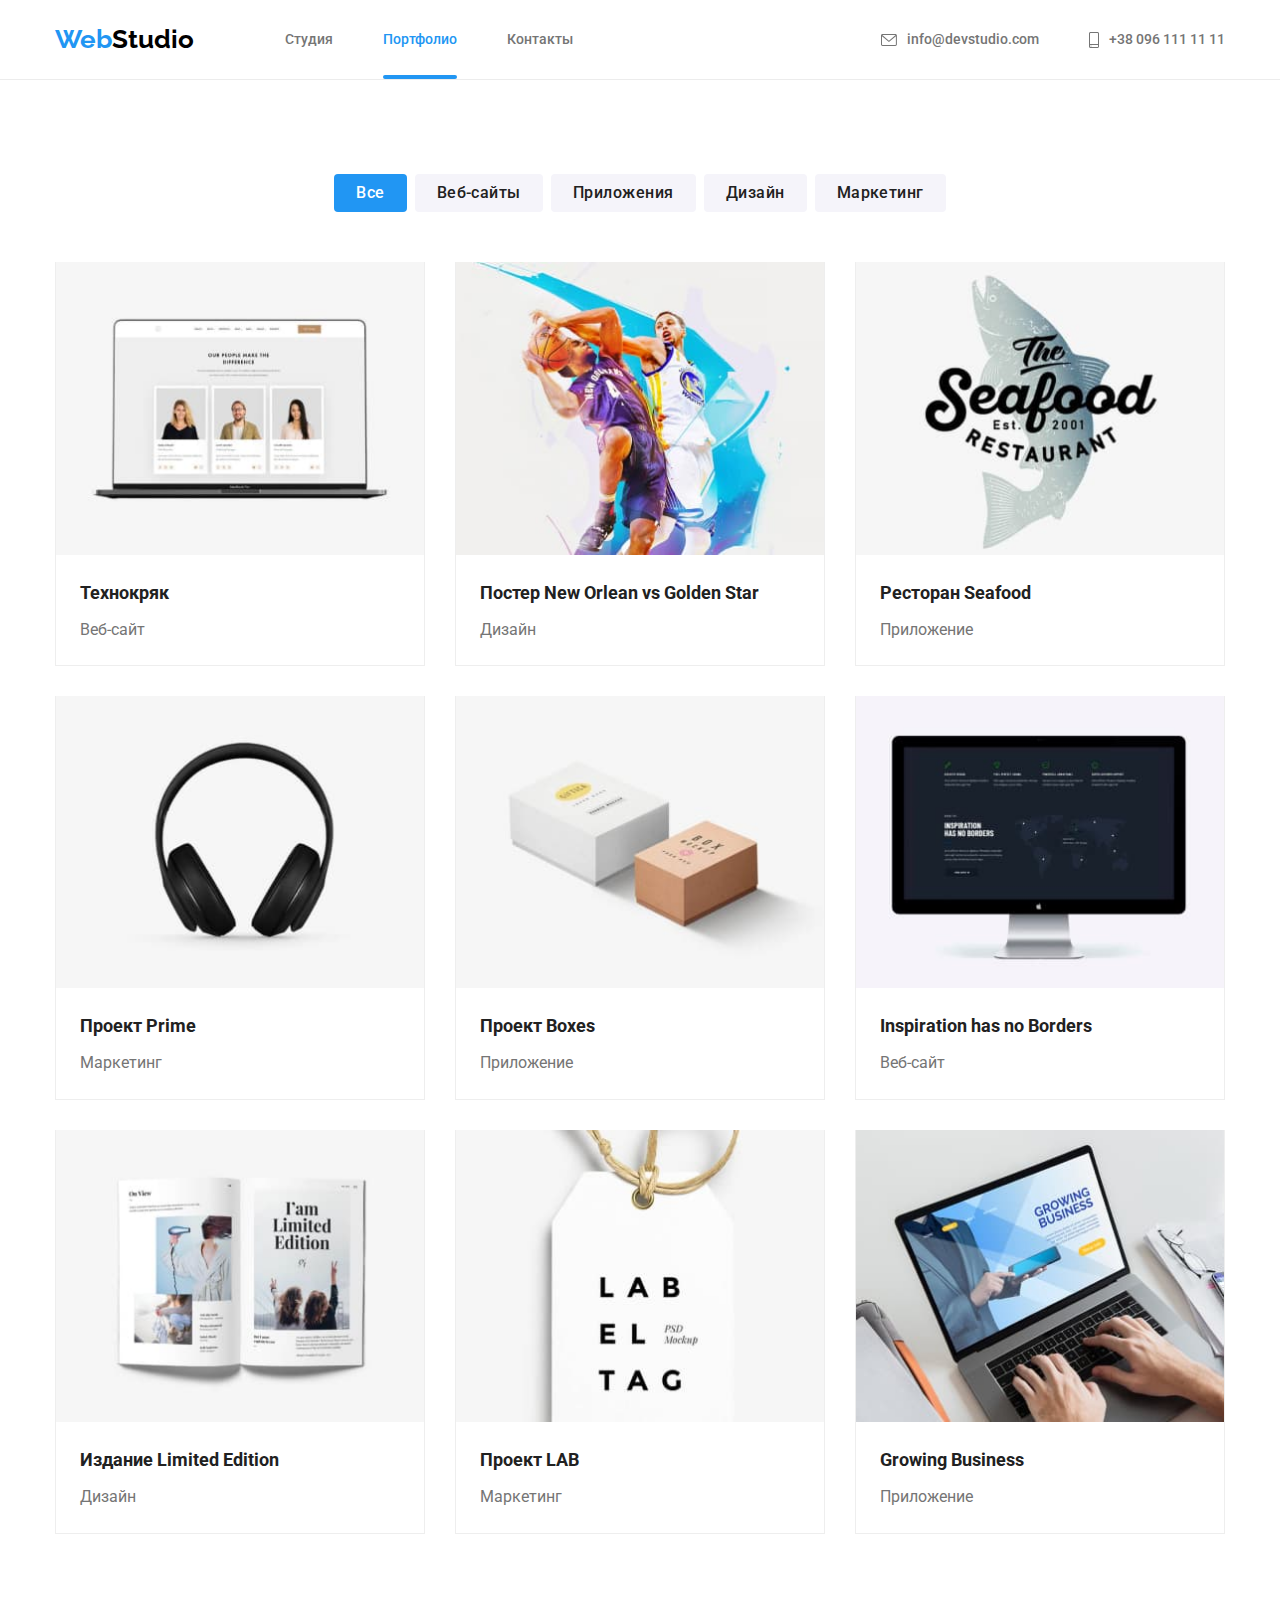
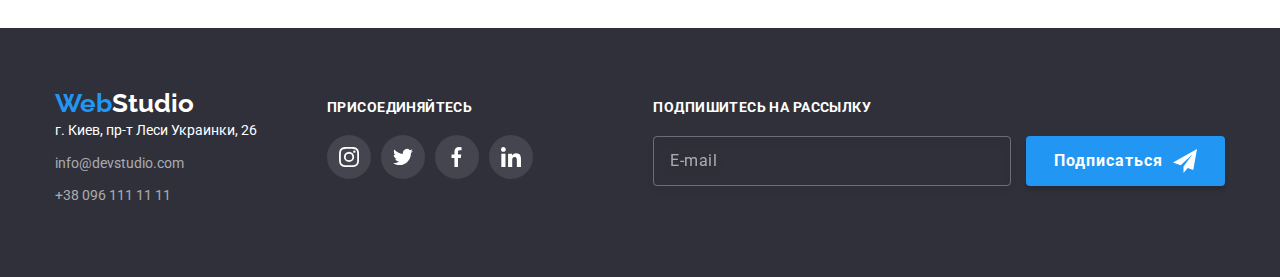
==== commit c1436039: "Update" ====
--- a/portfolio.html
+++ b/portfolio.html
@@ -15,7 +15,10 @@
       rel="stylesheet"
       href="https://cdnjs.cloudflare.com/ajax/libs/modern-normalize/1.1.0/modern-normalize.min.css"
     />
+    <!-- UNDONE Не забыть перевернуть ссылки -->
+    <link rel="stylesheet" href="./css/main.min.css" />
     <link rel="stylesheet" href="./css/styles.css" />
+    
   </head>
 
   <body>
--- a/css/main.min.css
+++ b/css/main.min.css
@@ -0,0 +1 @@
+:root{--color-logo: #000000;--color-main: #ffffff;--hero-footer-bcg: #2f303a;--color-txt-main: #757575;--color-txt-basic: #212121;--font-basic: "Raleway", sans-serif;--font-main: "Roboto", sans-serif;--brand-color: #2196f3;--accent-color: #188ce8;--bcg-color: #f5f4fa;--icon-static-color: #AFB1B8;--count-cards: 3;--dst-between: 30px}.visually-hidden{position:absolute;width:1px;height:1px;margin:-1px;border:0;padding:0;white-space:nowrap;-webkit-clip-path:inset(100%);clip-path:inset(100%);clip:rect(0 0 0 0);overflow:hidden}body{font-family:var(--font-main);font-size:14px;background-color:var(--color-main);color:var(--color-txt-main)}img{display:block;max-width:100%;height:auto}h1,h2,h3,p{margin-top:0;margin-bottom:0}.list{list-style:none;margin:0;padding:0}.link{text-decoration:none;font-family:inherit;color:inherit}.address{font-style:normal;font-size:14px;line-height:1.7}.address__list{color:rgba(255,255,255,.6)}.address__item{margin-bottom:9px}.address__txt{color:var(--color-main)}.brand{display:-webkit-box;display:-ms-flexbox;display:flex;-webkit-box-pack:center;-ms-flex-pack:center;justify-content:center}.brand__item:not(:last-child){margin-right:30px}.brand__link{width:170px;height:92px;fill:var(--icon-static-color);border:1px solid var(--icon-static-color);border-radius:4px;-webkit-transition:fill 250ms cubic-bezier(0.4, 0, 0.2, 1),border-color 250ms cubic-bezier(0.4, 0, 0.2, 1);transition:fill 250ms cubic-bezier(0.4, 0, 0.2, 1),border-color 250ms cubic-bezier(0.4, 0, 0.2, 1)}.brand__link:hover,.brand__link:focus{fill:var(--brand-color);border-color:var(--brand-color)}.button{font-family:inherit;font-size:16px;text-align:center;border:none;border-radius:4px;-webkit-transition:color 250ms cubic-bezier(0.4, 0, 0.2, 1),background-color 250ms cubic-bezier(0.4, 0, 0.2, 1),-webkit-box-shadow 250ms cubic-bezier(0.4, 0, 0.2, 1);transition:color 250ms cubic-bezier(0.4, 0, 0.2, 1),background-color 250ms cubic-bezier(0.4, 0, 0.2, 1),-webkit-box-shadow 250ms cubic-bezier(0.4, 0, 0.2, 1);transition:color 250ms cubic-bezier(0.4, 0, 0.2, 1),background-color 250ms cubic-bezier(0.4, 0, 0.2, 1),box-shadow 250ms cubic-bezier(0.4, 0, 0.2, 1);transition:color 250ms cubic-bezier(0.4, 0, 0.2, 1),background-color 250ms cubic-bezier(0.4, 0, 0.2, 1),box-shadow 250ms cubic-bezier(0.4, 0, 0.2, 1),-webkit-box-shadow 250ms cubic-bezier(0.4, 0, 0.2, 1)}.hero__button{color:var(--color-main);font-weight:700;line-height:1.88;letter-spacing:.06em;padding:10px 32px;background-color:var(--brand-color);-webkit-box-shadow:0px 4px 4px rgba(0,0,0,.15);box-shadow:0px 4px 4px rgba(0,0,0,.15)}.hero__button:hover,.hero__button:focus{cursor:pointer;background-color:var(--accent-color)}.subscribe__btn{display:-webkit-inline-box;display:-ms-inline-flexbox;display:inline-flex;-webkit-box-align:center;-ms-flex-align:center;align-items:center;max-width:200px;max-height:50px;padding:10px 28px;font-weight:700;line-height:1.88;letter-spacing:.06em;color:var(--color-main);background-color:var(--brand-color);-webkit-box-shadow:0px 4px 4px rgba(0,0,0,.15);box-shadow:0px 4px 4px rgba(0,0,0,.15);fill:var(--color-main)}.subscribe__btn:hover,.subscribe__btn:focus{background-color:var(--accent-color)}.modal-close-btn{position:absolute;top:0;right:0;display:-webkit-box;display:-ms-flexbox;display:flex;-webkit-box-align:center;-ms-flex-align:center;align-items:center;-webkit-box-pack:center;-ms-flex-pack:center;justify-content:center;width:30px;height:30px;margin-top:8px;margin-right:8px;padding:0;border-radius:50%;border:1px solid rgba(0,0,0,.1);background-color:var(--color-main);fill:var(--color-logo)}.modal-close-btn:hover,.modal-close-btn:focus{fill:var(--brand-color);cursor:pointer}.modal-submit-btn{width:200px;padding:10px 55px;font-weight:700;line-height:1.88;letter-spacing:.06em;color:var(--color-main);background-color:var(--brand-color);-webkit-box-shadow:0px 4px 4px rgba(0,0,0,.15);box-shadow:0px 4px 4px rgba(0,0,0,.15)}.modal-submit-btn:hover,.modal-submit-btn:focus{background-color:var(--accent-color)}.filters__button{color:var(--color-txt-basic);font-weight:500;line-height:1.62;letter-spacing:.03em;background-color:var(--bcg-color);padding:6px 22px;text-align:center}.filters__button:hover,.filters__button:focus{cursor:pointer;color:var(--color-main);background-color:var(--brand-color);-webkit-box-shadow:0px 3px 1px rgba(0,0,0,.1),0px 1px 2px rgba(0,0,0,.08),0px 2px 2px rgba(0,0,0,.12);box-shadow:0px 3px 1px rgba(0,0,0,.1),0px 1px 2px rgba(0,0,0,.08),0px 2px 2px rgba(0,0,0,.12)}.filters__button--current{color:var(--color-main);background-color:var(--brand-color)}.container{width:1200px;padding-left:15px;padding-right:15px;margin:0 auto}.fetchers{display:-webkit-box;display:-ms-flexbox;display:flex}.fetchers__item::before{display:-webkit-box;display:-ms-flexbox;display:flex;content:"";-webkit-box-align:center;-ms-flex-align:center;align-items:center;-webkit-box-pack:center;-ms-flex-pack:center;justify-content:center;margin-bottom:30px;background:var(--bcg-color);border-radius:4px}.fetchers__item:not(:last-child){margin-right:30px}.fetchers__icons{width:270px;height:120px;background-color:var(--bcg-color);border-radius:4px;margin-bottom:30px}.fetchers__title{text-align:left;margin-bottom:10px;color:var(--color-txt-basic);font-size:14px;font-weight:700;line-height:1.1;text-transform:uppercase}.fetchers__text{text-align:left;width:270px;font-size:14px;line-height:1.7}.footer-social{margin-left:70px}.footer-social__title{color:var(--color-main);font-weight:700;font-size:14px;line-height:16px;letter-spacing:.03em;text-transform:uppercase;margin-bottom:20px}.footer-social__list{display:-webkit-box;display:-ms-flexbox;display:flex}.footer-social__item:not(:last-child){margin-right:10px}.icon{display:-webkit-box;display:-ms-flexbox;display:flex;-webkit-box-align:center;-ms-flex-align:center;align-items:center;-webkit-box-pack:center;-ms-flex-pack:center;justify-content:center}.icon--start{margin-right:10px}.icon--end{margin-left:10px}.logo{color:var(--color-logo);font-family:var(--font-basic);font-size:26px;font-weight:700;line-height:1.2}.logo--blue{color:var(--brand-color)}.logo--white{color:var(--color-main)}.title{color:var(--color-main);font-size:44px;font-weight:900;line-height:1.4;text-transform:uppercase}.nav{display:-webkit-box;display:-ms-flexbox;display:flex;-webkit-box-align:center;-ms-flex-align:center;align-items:center}.nav__list{display:-webkit-box;display:-ms-flexbox;display:flex}.nav__item{display:-webkit-box;display:-ms-flexbox;display:flex;-webkit-box-align:center;-ms-flex-align:center;align-items:center;-webkit-box-pack:center;-ms-flex-pack:center;justify-content:center;font-size:14px;font-weight:500;line-height:1.1}.nav__item:not(:last-child){position:relative;margin-right:50px}.nav__link{color:var(--color-txt-main);fill:var(--color-txt-main);font-size:14px;font-weight:500;line-height:1.1;-webkit-transition:color 250ms cubic-bezier(0.4, 0, 0.2, 1),fill 250ms cubic-bezier(0.4, 0, 0.2, 1);transition:color 250ms cubic-bezier(0.4, 0, 0.2, 1),fill 250ms cubic-bezier(0.4, 0, 0.2, 1)}.nav__link:hover,.nav__link:focus,.nav__link--current{color:var(--brand-color);fill:var(--brand-color)}.section-title{margin-bottom:50px;text-align:center;color:var(--color-txt-basic);font-size:36px;font-weight:700;line-height:1.2}.section{padding-top:94px;padding-bottom:94px}.skills{display:-webkit-box;display:-ms-flexbox;display:flex;-webkit-box-pack:justify;-ms-flex-pack:justify;justify-content:space-between}.skills__item{position:relative}.skills__text{display:-webkit-box;display:-ms-flexbox;display:flex;width:370px;height:70px;-webkit-box-pack:center;-ms-flex-pack:center;justify-content:center;-webkit-box-align:center;-ms-flex-align:center;align-items:center;position:absolute;bottom:0;color:var(--color-main);font-weight:700;font-size:14px;line-height:16px;letter-spacing:.03em;text-transform:uppercase;background:rgba(47,48,58,.8)}.social{display:-webkit-box;display:-ms-flexbox;display:flex;-webkit-box-pack:center;-ms-flex-pack:center;justify-content:center}.social__item:not(:last-child){margin-right:10px}.social__icon{width:44px;height:44px;fill:var(--icon-static-color);background-color:#fff;border-radius:50%;-webkit-transition:background-color 250ms cubic-bezier(0.4, 0, 0.2, 1),fill 250ms cubic-bezier(0.4, 0, 0.2, 1);transition:background-color 250ms cubic-bezier(0.4, 0, 0.2, 1),fill 250ms cubic-bezier(0.4, 0, 0.2, 1)}.social__icon:hover,.social__icon:focus{background-color:var(--brand-color);fill:var(--color-main)}.subscribe{margin-left:auto}.subscribe__title{display:block;margin-bottom:20px;font-weight:700;font-size:14px;line-height:1.14;letter-spacing:.03em;text-transform:uppercase;color:var(--color-main)}.subscribe__input{width:358px;height:50px;margin-right:12px;padding:15px 16px;background-color:rgba(0,0,0,0);outline:rgba(0,0,0,0);border:1px solid rgba(255,255,255,.3);-webkit-filter:drop-shadow(0px 4px 4px rgba(0, 0, 0, 0.15));filter:drop-shadow(0px 4px 4px rgba(0, 0, 0, 0.15));border-radius:4px;-webkit-transition:color 250ms cubic-bezier(0.4, 0, 0.2, 1),border-color 250ms cubic-bezier(0.4, 0, 0.2, 1);transition:color 250ms cubic-bezier(0.4, 0, 0.2, 1),border-color 250ms cubic-bezier(0.4, 0, 0.2, 1)}.subscribe__input::-webkit-input-placeholder{font-size:16px;line-height:1.25;letter-spacing:.03em;color:rgba(255,255,255,.6)}.subscribe__input::-moz-placeholder{font-size:16px;line-height:1.25;letter-spacing:.03em;color:rgba(255,255,255,.6)}.subscribe__input:-ms-input-placeholder{font-size:16px;line-height:1.25;letter-spacing:.03em;color:rgba(255,255,255,.6)}.subscribe__input::-ms-input-placeholder{font-size:16px;line-height:1.25;letter-spacing:.03em;color:rgba(255,255,255,.6)}.subscribe__input::placeholder{font-size:16px;line-height:1.25;letter-spacing:.03em;color:rgba(255,255,255,.6)}.subscribe__input:hover,.subscribe__input:focus{color:var(--color-main);border-color:var(--brand-color)}.team{background-color:var(--bcg-color)}.team__list{display:-webkit-box;display:-ms-flexbox;display:flex;-webkit-box-pack:justify;-ms-flex-pack:justify;justify-content:space-between;text-align:center}.team__card{background-color:var(--color-main);-webkit-box-shadow:0px 1px 3px rgba(0,0,0,.12),0px 1px 1px rgba(0,0,0,.14),0px 2px 1px rgba(0,0,0,.2);box-shadow:0px 1px 3px rgba(0,0,0,.12),0px 1px 1px rgba(0,0,0,.14),0px 2px 1px rgba(0,0,0,.2);border-radius:0px 0px 4px 4px}.team__content{padding-top:30px;padding-bottom:30px}.team__title{margin-bottom:10px;color:var(--color-txt-basic);font-weight:500;font-size:16px;line-height:1.2}.team__text{margin-bottom:16px;font-size:16px;line-height:1.2}.header{border-bottom:1px solid #ececec}.header__container{display:-webkit-box;display:-ms-flexbox;display:flex}.header__logo{margin-right:91px}.header__nav{margin-left:auto}.header__link{display:block;padding-top:32px;padding-bottom:32px}.active-page::after{position:absolute;bottom:0;left:0;content:"";display:inline-block;width:100%;height:4px;border-radius:2px;background-color:var(--brand-color)}/*# sourceMappingURL=main.min.css.map */--- a/css/styles.css
+++ b/css/styles.css
@@ -1,181 +1,3 @@
-:root {
-  --color-logo: #000000;
-  --color-main: #ffffff;
-  --hero-footer-bcg: #2f303a;
-  --color-txt-main: #757575;
-  --color-txt-basic: #212121;
-  --font-basic: 'Raleway', sans-serif;
-  --font-main: 'Roboto', sans-serif;
-  --brand-color: #2196f3;
-  --accent-color: #188ce8;
-  --bcg-color: #f5f4fa;
-  
-  --icon-static-color: #AFB1B8;
-  --count-cards: 3;
-  --dst-between: 30px;
-}
-
-/* *==================================================* */
-body {
-  font-family: var(--font-main);
-  font-size: 14px;
-  
-  background-color: var(--color-main);
-  color: var(--color-txt-main);
-  
-}
-
-.list {
-  list-style: none;
-  
-  margin: 0;
-  padding: 0;
-}
-
-.link {
-  text-decoration: none;
-  font-family: inherit;
-  color: inherit;
-}
-
-img {
-  display: block;
-  max-width: 100%;
-  height: auto;
-}
-
-h1,
-h2,
-h3,
-p {
-  margin-top: 0;
-  margin-bottom: 0;
-}
-
-.visually-hidden {
-  position: absolute;
-  width: 1px;
-  height: 1px;
-  margin: -1px;
-  border: 0;
-  padding: 0;
-  white-space: nowrap;
-  clip-path: inset(100%);
-  clip: rect(0 0 0 0);
-  overflow: hidden;
-}
-
-/* *==================================================* */
-
-/* * Containers * */
-
-.container {
-  width: 1200px;
-  padding-left: 15px;
-  padding-right: 15px;
-  margin: 0 auto;
-}
-
-.section {
-  padding-top: 94px;
-  padding-bottom: 94px;
-  
-}
-
-/* ******************* Studio page ******************* */
-
-/* * Header section * */
-.header{
-  border-bottom: 1px solid #ececec;
-}
-.header__container {
-  display: flex;
-}
-.header__logo {
-  margin-right: 91px;
-}
-.header__nav {
-  margin-left: auto;
-}
-.header__link {
-  display: block;
-  padding-top: 32px;
-  padding-bottom: 32px;
-}
-/* * Site navigation * */
-
-/* logo */
-.logo {
-  color: var(--color-logo);
-  font-family: var(--font-basic);
-  font-size: 26px;
-  font-weight: 700;
-  line-height: 1.2;
-}
-.logo--blue {
-  color: var(--brand-color);
-}
-
-/* navigation list */
-.nav {
-  display: flex;
-  align-items: center;
-}
-.nav__list {
-  display: flex;
-}
-.nav__item {
-  display: flex;
-  align-items: center;
-  justify-content: center;
-  font-size: 14px;
-  font-weight: 500;
-  line-height: 1.1;
-}
-.nav__item:not(:last-child) {
-  position: relative;
-  margin-right: 50px;
-}
-.nav__link {
-  color: var(--color-txt-main);
-  fill: var(--color-txt-main);
-  font-size: 14px;
-  font-weight: 500;
-  line-height: 1.1;
-  transition: color 250ms cubic-bezier(0.4, 0, 0.2, 1), 
-  fill 250ms cubic-bezier(0.4, 0, 0.2, 1); 
-}
-.nav__link:hover,
-.nav__link:focus {
-  color: var(--brand-color);
-  fill: var(--brand-color);
-}
-.nav__link--current {
-  color: var(--brand-color);
-}
-.active-page::after {
-  position: absolute;
-  bottom: 0;
-  left: 0;
-  content: '';
-  display: inline-block;
-  width: 100%;
-  height: 4px;
-  border-radius: 2px;
-  background-color: var(--brand-color);
-}
-.icon             
-{
-  display: flex;
-  align-items: center;
-  justify-content: center;
-}
-.icon--start{
-  margin-right: 10px;
-}
-.icon--end{
-  margin-left: 10px;
-}
 
 /* * Main section * */
 
@@ -186,13 +8,6 @@
   padding-bottom: 200px;
 
   background-color: var(--hero-footer-bcg);
-}
-.title{
-  color: var(--color-main);
-  font-size: 44px;
-  font-weight: 900;
-  line-height: 1.4;
-  text-transform: uppercase;
 }
 .hero__title {
   margin-bottom: 30px;
@@ -213,210 +28,10 @@
   background-position: center;
 }
 
-.button {
-  font-family: inherit;
-  font-size: 16px;
-  text-align: center;
-  border: none;
-
-  border-radius: 4px;
-
-  transition: color 250ms cubic-bezier(0.4, 0, 0.2, 1),  
-  background-color 250ms cubic-bezier(0.4, 0, 0.2, 1), 
-  box-shadow 250ms cubic-bezier(0.4, 0, 0.2, 1);
-}
-.hero__button {
-  color: var(--color-main);
-  font-weight: 700;
-  line-height: 1.88;
-  letter-spacing: 0.06em;
-
-  padding: 10px 32px;
-
-  background-color: var(--brand-color);
-  box-shadow: 0px 4px 4px rgba(0, 0, 0, 0.15);
-}
-.hero__button:hover,
-.hero__button:focus {
-  cursor: pointer;
-  background-color: var(--accent-color);
-}
-
 /* * Fetchers section * */
 
 .section--truncation {
   padding-bottom: 0;
-}
-.fetchers__list {
-  display: flex;
-}
-.fetchers__item::before{
-  display: flex;
-  content: "";
-  align-items: center;
-  justify-content: center;
-  margin-bottom: 30px;
-  background: #F5F4FA;
-  border-radius: 4px;
- 
-}
-.fetchers__item:not(:last-child) {
-  margin-right: 30px;
-}
-.fetchers__icons{
-  width: 270px;
-  height: 120px;
-  background: #F5F4FA;
-  border-radius: 4px;
-  margin-bottom: 30px;
-}
-
-.fetchers__title {
-  text-align: left;
-  margin-bottom: 10px;
-
-  color: var(--color-txt-basic);
-  font-size: 14px;
-  font-weight: 700;
-  line-height: 1.1;
-  text-transform: uppercase;
-}
-
-.fetchers__text {
-  text-align: left;
-  width: 270px;
-  font-size: 14px;
-  line-height: 1.7;
-}
-
-/* * What are we doing section * */
-
-.section-title {
-  margin-bottom: 50px;
-  text-align: center;
-
-  color: var(--color-txt-basic);
-  font-size: 36px;
-  font-weight: 700;
-  line-height: 1.2;
-}
-.skills {
-  display: flex;
-  justify-content: space-between;
-}
-.skills__item{
-  position:relative;
-}
-.skills__text {
-  display: flex;
-  width: 370px;
-  height: 70px;
-  justify-content: center;
-  align-items: center;
-  position:absolute;
-  bottom: 0;
-  
-  color: #FFFFFF;
-  font-weight: 700;
-  font-size: 14px;
-  line-height: 16px;
-  letter-spacing: 0.03em;
-  text-transform: uppercase;
-  
-  background: rgba(47, 48, 58, 0.8);
-}
-
-/* * Our team section * */
-
-.team {
-  background-color: var(--bcg-color);
-}
-.team__list {
-  display: flex;
-  justify-content: space-between;
-  text-align: center;
-}
-.team__card {
-  background-color: var(--color-main);
-  box-shadow: 
-  0px 1px 3px rgba(0, 0, 0, 0.12), 
-  0px 1px 1px rgba(0, 0, 0, 0.14),
-  0px 2px 1px rgba(0, 0, 0, 0.2);
-  border-radius: 0px 0px 4px 4px;
-}
-.team__content {
-  padding-top: 30px;
-  padding-bottom: 30px;
-}
-
-.team__title {
-  margin-bottom: 10px;
-
-  color: var(--color-txt-basic);
-  font-weight: 500;
-  font-size: 16px;
-  line-height: 1.2;
-}
-
-.team__text {
-  margin-bottom: 16px;
-  
-  font-size: 16px;
-  line-height: 1.2;
-}
-
-.social{
-  display: flex;
-  justify-content: center;
-}
-
-.social__item:not(:last-child){
-  margin-right: 10px;
-}
-.social__icon{
-  width: 44px;
-  height: 44px;
-
-  fill: var(--icon-static-color);
-  background-color: #ffffff;
-  border-radius: 50%;
-
-  transition: background-color 250ms cubic-bezier(0.4, 0, 0.2, 1),  
-  fill 250ms cubic-bezier(0.4, 0, 0.2, 1);
-}
-.social__icon:hover,
-.social__icon:focus{
-  background-color: var(--brand-color);
-  fill: var(--color-main);
-}
-
-/* * Our clients section * */
-
-.brand{
-  display: flex;
-  justify-content: center;
-}
-
-.brand__item:not(:last-child){
-  margin-right: 30px;
-}
-
-.brand__link{
-  width: 170px;
-  height: 92px;
-  
-  fill:var(--icon-static-color);
-  border: 1px solid var(--icon-static-color);
-  border-radius: 4px;
-  transition: fill 250ms cubic-bezier(0.4, 0, 0.2, 1), 
-  border-color 250ms cubic-bezier(0.4, 0, 0.2, 1);
-}
-
-.brand__link:hover,
-.brand__link:focus{
-  fill:var(--brand-color);
-  border-color:var(--brand-color);
-  
 }
 /* * Footer section * */
 
@@ -429,51 +44,7 @@
   display: flex;
   align-items: baseline;
 }
-
-/* logo */
-.footer__logo {
-  margin-bottom: 20px;
-}
-.logo--white {
-  color: var(--color-main);
-}
-
-/* Address */
-.address{
-  font-style: normal;
-  font-size: 14px;
-  line-height: 1.7;
-}
-.address__list {
-  color: rgba(255, 255, 255, 0.6);
-}
-.address__item {
-  margin-bottom: 9px;
-}
-.address__txt {
-  color: var(--color-main);
-}
-
 /* Footer social media block*/
-.footer-social{
-  margin-left: 70px;
-}
-.footer-social__title{
-  color: var(--color-main);
-  font-weight: 700;
-  font-size: 14px;
-  line-height: 16px;
-  letter-spacing: 0.03em;
-  text-transform: uppercase;
-
-  margin-bottom: 20px;
-}
-.footer-social__list{
-  display: flex; 
-}
-.footer-social__item:not(:last-child){
-  margin-right: 10px;
-}
 .social__icon--greey{
   fill: var(--color-main);
   background-color:  rgba(255, 255, 255, 0.1);
@@ -483,117 +54,7 @@
 .social__icon--greey:focus{
   background-color: var(--brand-color);
 } 
-
-/* Footer subscribe block */
-.subscribe{
-  margin-left: auto;
-}
-.subscribe__title {
-  display: block;
-  margin-bottom: 20px;    
-  
-  font-weight: 700;
-  font-size: 14px;
-  line-height: 1.14;
-  letter-spacing: 0.03em;
-  text-transform: uppercase;
-  color:var(--color-main);
-}
-.subscribe__input{
-  width: 358px;
-  height: 50px;
-  margin-right: 12px;
-  padding: 15px 16px;
-
-  background-color: transparent;
-  outline: transparent;
-
-  border: 1px solid rgba(255, 255, 255, 0.3);
-  filter: drop-shadow(0px 4px 4px rgba(0, 0, 0, 0.15));
-  border-radius: 4px;
-  transition: color 250ms cubic-bezier(0.4, 0, 0.2, 1), border-color 250ms cubic-bezier(0.4, 0, 0.2, 1);
-}
-
-.subscribe__input::placeholder {  
-  font-size: 16px;
-  line-height: 1.25;   
-  letter-spacing: 0.03em;
-  color: rgba(255, 255, 255, 0.6);
-}
-
-.subscribe__input:hover,
-.subscribe__input:focus {    
-    color: var(--color-main);
-    border-color: var(--brand-color);
-}
-
-.subscribe__btn{
-  display: inline-flex;
-  align-items: center;
-  max-width: 200px;
-  max-height: 50px;
-  padding: 10px 28px;
-
-  font-weight: 700;
-  line-height: 1.88;
-  letter-spacing: 0.06em;
-  color: var(--color-main);
-
-  background-color: var(--brand-color);
-  box-shadow: 0px 4px 4px rgba(0, 0, 0, 0.15);
-  
-  fill: var(--color-main);
-}
-.subscribe__btn:hover,
-.subscribe__btn:focus{
-  background-color: var(--accent-color);
-}
-
 /* * Modal window section * */
-.modal-close-btn {       
-  position: absolute;
-  top: 0;
-  right: 0;
-  display: flex;
-  align-items: center;
-  justify-content: center;
-  width: 30px;
-  height: 30px;
-  margin-top: 8px;
-  margin-right: 8px;
-  padding: 0;
-  border-radius: 50%;
-  border: 1px solid rgba(0, 0, 0, 0.1);
-  background-color: var(--color-main);   
-  fill:#000000;
-}
-.modal-close-btn:hover,
-.modal-close-btn:focus {
-  fill:var(--brand-color);
-  cursor: pointer;
-}
-.modal-close-btn:hover .modal-close-icon{
-  fill: var(--brand-color);
-}
-.modal-submit-btn{
-  text-align: center; 
-  width: 200px;
-  padding: 10px 55px;
-  font-weight: 700;
-  font-size: 16px;
-  line-height: 1.88;
-  letter-spacing: 0.06em;
-  color: var(--color-main);
-  border: none;
-  background-color: var(--brand-color);
-  box-shadow: 0px 4px 4px rgba(0, 0, 0, 0.15);
-  border-radius: 4px;
-}
-.modal-submit-btn:hover,
-.modal-submit-btn:focus{
-  background-color: var(--accent-color);
-}
-
 
 .backdrop {
   position: fixed;
@@ -793,31 +254,6 @@
 .filters__item:not(:last-child) {
   margin-right: 8px;
 }
-
-.filters__button {
-  color: var(--color-txt-basic);
-  font-weight: 500;
-  line-height: 1.62;
-  letter-spacing: 0.03em;
-  background-color: var(--bcg-color);
-  
-  padding: 6px 22px;
-  text-align: center;
-} 
-.filters__button:hover,
-.filters__button:focus {
-  cursor: pointer;
-  color: var(--color-main);
-  background-color: var(--brand-color);
-  box-shadow: 0px 3px 1px rgba(0, 0, 0, 0.1), 
-  0px 1px 2px rgba(0, 0, 0, 0.08),
-  0px 2px 2px rgba(0, 0, 0, 0.12);
-}
-.filters__button--current {
-  background: var(--brand-color);
-  color: var(--color-main);
-}
-
 .portfolio {
   display: flex;
   flex-wrap: wrap;
